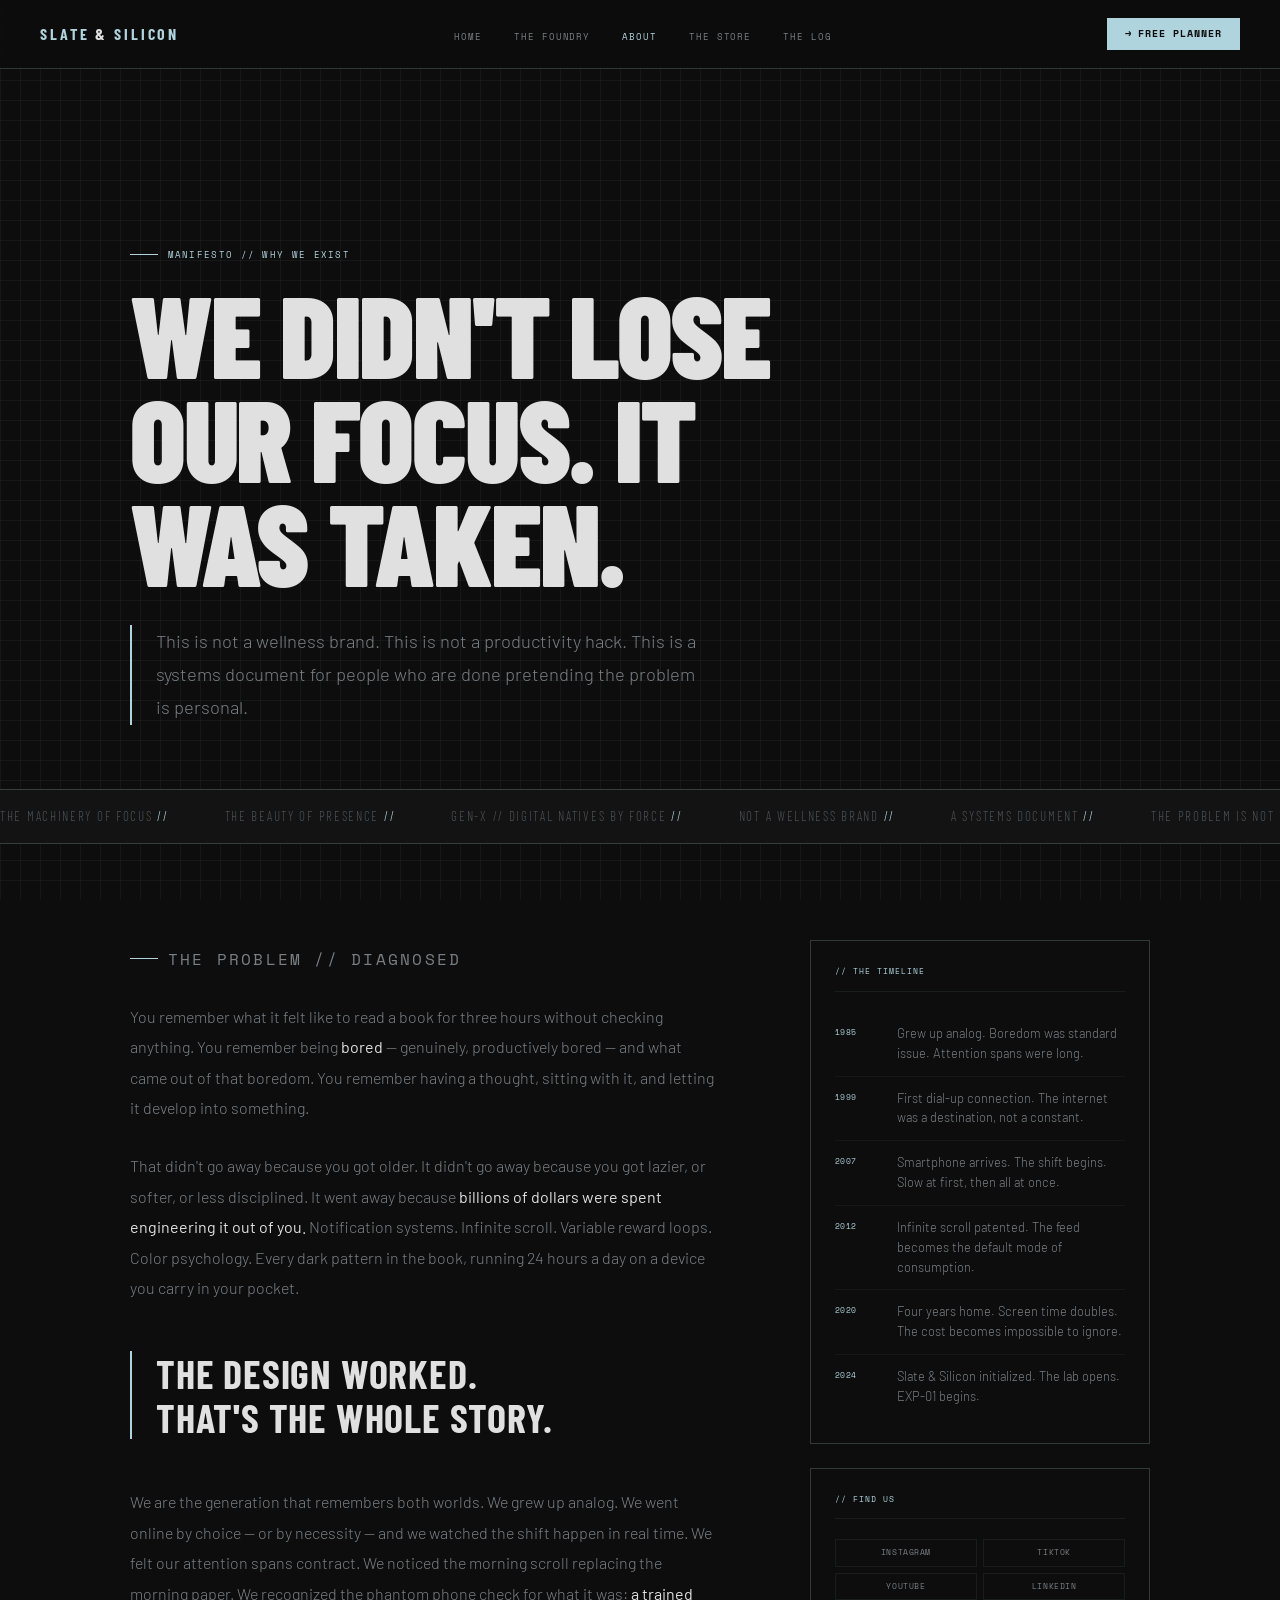
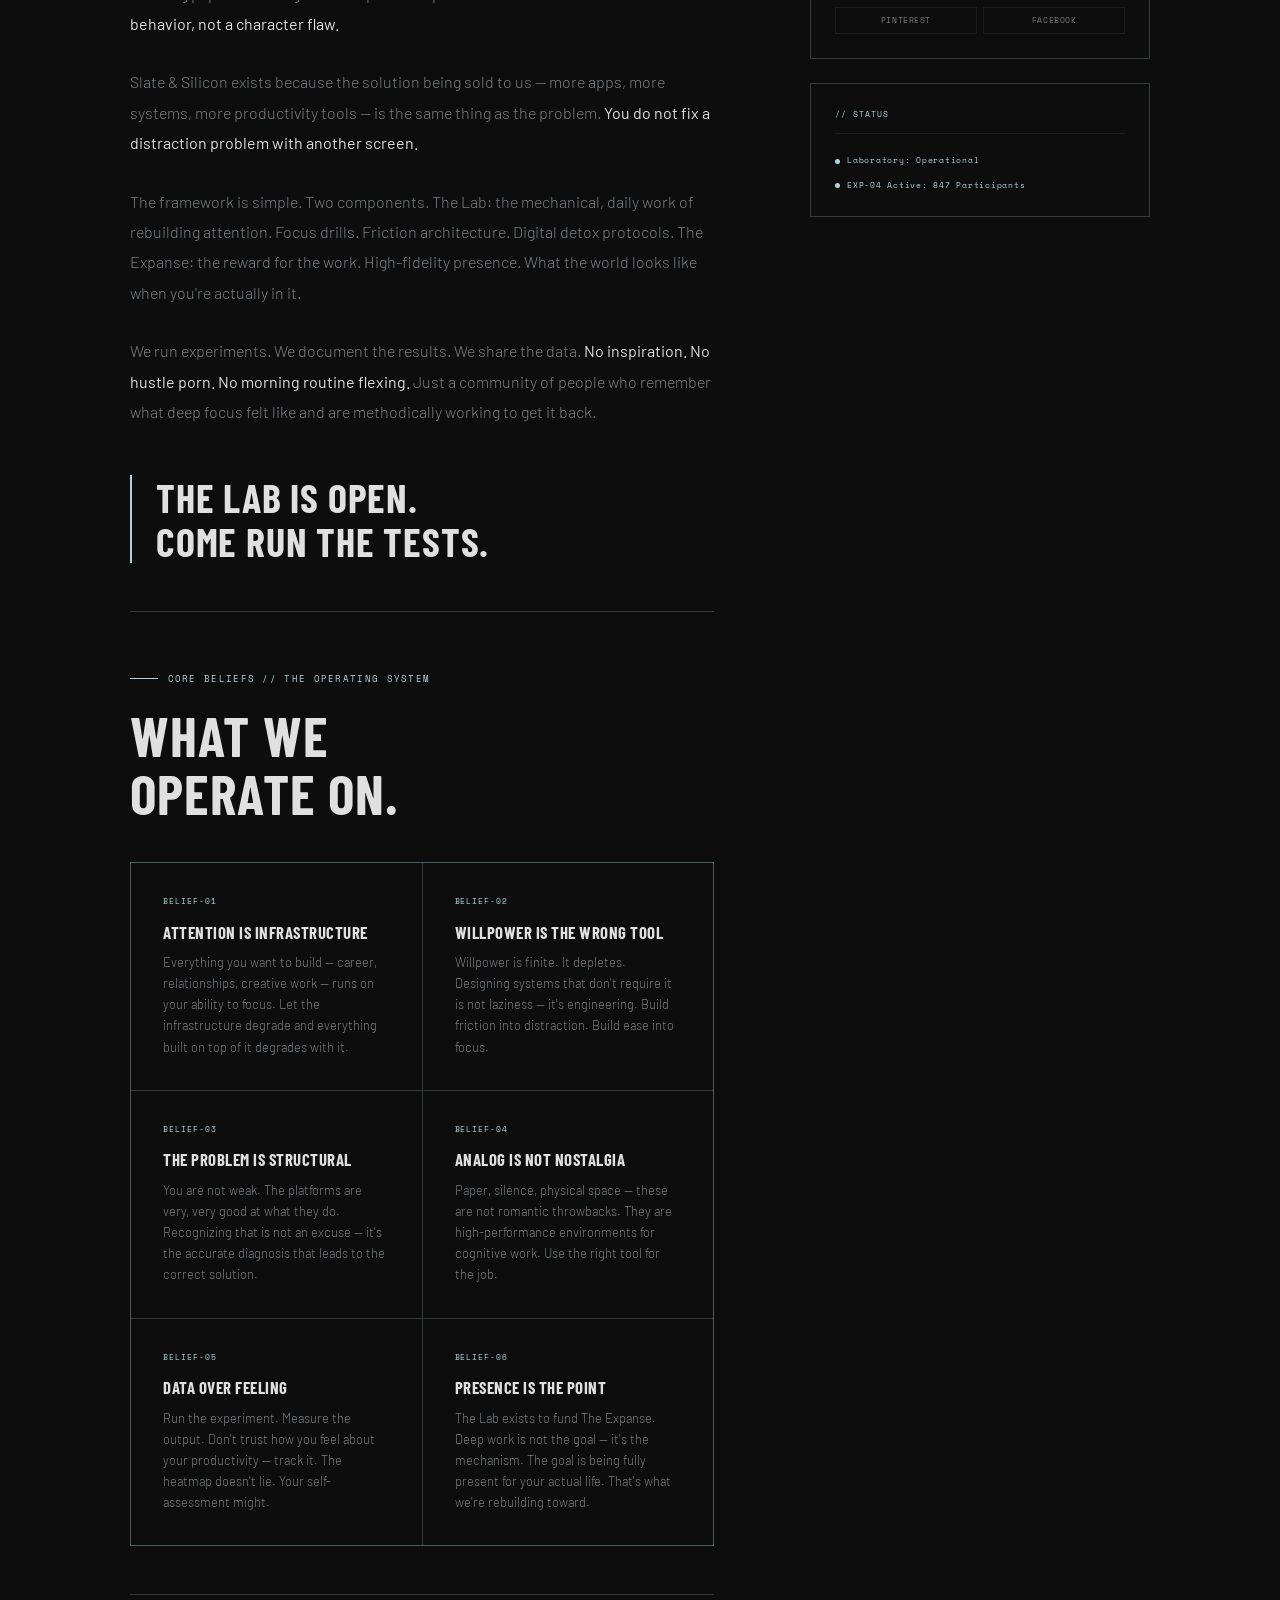
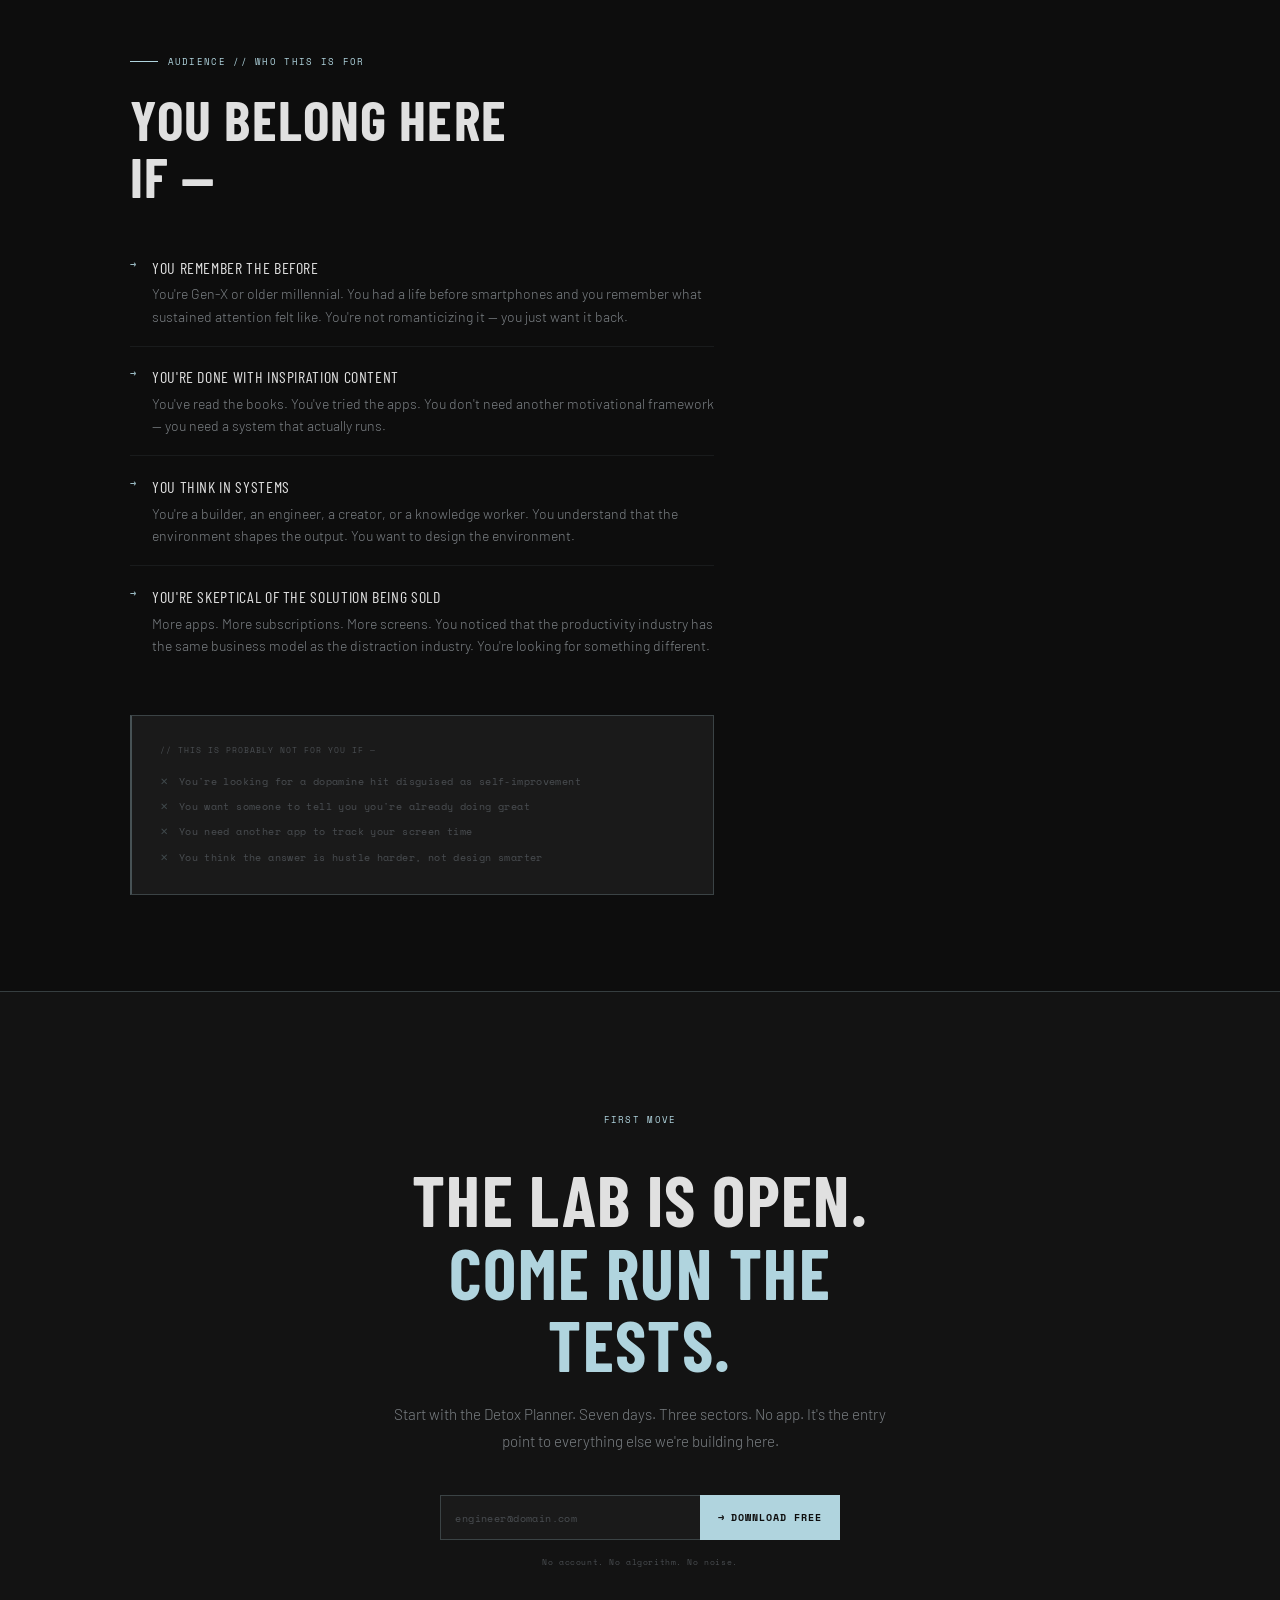
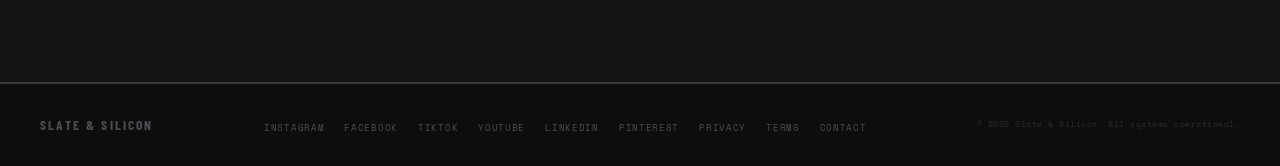
==== about/index.html @ c7b2de21 "Update index.html" ====
<!DOCTYPE html>
<html lang="en">
<head>
  <meta charset="UTF-8">
  <meta name="viewport" content="width=device-width, initial-scale=1.0">
  <title>About / Manifesto — Slate & Silicon</title>
  <meta name="description" content="We didn't lose our focus. It was engineered out of us. The Slate & Silicon manifesto — why we exist, who we're for, and what we're building.">
  <link href="https://fonts.googleapis.com/css2?family=Space+Mono:wght@400;700&family=Barlow+Condensed:wght@300;700;900&family=Barlow:wght@300;400&display=swap" rel="stylesheet">
  <link rel="stylesheet" href="/css/styles.css">
  <style>

    .manifesto-hero {
      min-height: 80vh;
      display: flex;
      flex-direction: column;
      justify-content: flex-end;
      padding: 6rem 2.5rem 4rem;
      max-width: 1100px;
      margin: 0 auto;
    }

    .manifesto-hero h1 {
      font-family: var(--display);
      font-weight: 900;
      font-size: clamp(3.5rem, 9vw, 8rem);
      line-height: 0.9;
      text-transform: uppercase;
      letter-spacing: -0.02em;
      max-width: 14ch;
      margin-bottom: 2rem;
      animation: up 0.7s ease both 0.15s;
    }

    .manifesto-hero .lead {
      font-size: 1.15rem;
      color: var(--muted);
      max-width: 58ch;
      line-height: 1.8;
      animation: up 0.7s ease both 0.3s;
      border-left: 2px solid var(--cyan);
      padding-left: 1.5rem;
    }

    @keyframes up {
      from { opacity: 0; transform: translateY(18px); }
      to   { opacity: 1; transform: translateY(0); }
    }

    .manifesto-body { max-width: 680px; }

    .manifesto-body p {
      font-size: 1rem;
      color: var(--muted);
      line-height: 1.9;
      margin-bottom: 1.75rem;
    }

    .manifesto-body p strong {
      color: var(--white);
      font-weight: 400;
    }

    .pullquote {
      font-family: var(--display);
      font-weight: 700;
      font-size: clamp(1.5rem, 3.5vw, 2.5rem);
      text-transform: uppercase;
      line-height: 1.1;
      color: var(--white);
      letter-spacing: 0.02em;
      margin: 3rem 0;
      padding-left: 1.5rem;
      border-left: 2px solid var(--cyan);
    }

    .about-layout {
      display: grid;
      grid-template-columns: 1fr 340px;
      gap: 6rem;
      align-items: start;
    }

    .beliefs {
      display: grid;
      grid-template-columns: 1fr 1fr;
      gap: 1px;
      background: var(--cyan-border);
      border: 1px solid var(--cyan-border);
      margin-top: 2.5rem;
    }

    .belief-card { background: var(--bunker); padding: 2rem; }

    .belief-num {
      font-family: var(--mono);
      font-size: 0.5rem;
      color: var(--cyan);
      letter-spacing: 0.12em;
      text-transform: uppercase;
      margin-bottom: 0.85rem;
    }

    .belief-statement {
      font-family: var(--display);
      font-weight: 700;
      font-size: 1.05rem;
      text-transform: uppercase;
      letter-spacing: 0.03em;
      color: var(--white);
      margin-bottom: 0.65rem;
      line-height: 1.2;
    }

    .belief-expand { font-size: 0.8rem; color: var(--muted); line-height: 1.65; }

    .for-list { list-style: none; margin-top: 2rem; }

    .for-item {
      display: grid;
      grid-template-columns: auto 1fr;
      gap: 1rem;
      padding: 1.1rem 0;
      border-bottom: 1px solid rgba(176,212,222,0.07);
      align-items: start;
    }
    .for-item:last-child { border-bottom: none; }

    .for-check { font-family: var(--mono); font-size: 0.6rem; color: var(--cyan); padding-top: 2px; }

    .for-text { font-size: 0.875rem; color: var(--muted); line-height: 1.6; }

    .for-text strong {
      color: var(--white);
      font-weight: 400;
      display: block;
      margin-bottom: 0.2rem;
      font-family: var(--display);
      font-size: 1rem;
      text-transform: uppercase;
      letter-spacing: 0.04em;
    }

    .not-block {
      background: var(--surface2);
      border: 1px solid var(--cyan-border);
      border-left: 2px solid rgba(176,212,222,0.3);
      padding: 1.75rem;
      margin-top: 2.5rem;
    }

    .not-title {
      font-family: var(--mono);
      font-size: 0.52rem;
      color: var(--slate);
      letter-spacing: 0.12em;
      text-transform: uppercase;
      margin-bottom: 1rem;
    }

    .not-list { list-style: none; display: flex; flex-direction: column; gap: 0.6rem; }

    .not-list li {
      font-family: var(--mono);
      font-size: 0.6rem;
      color: var(--slate);
      letter-spacing: 0.04em;
      display: flex;
      align-items: center;
      gap: 0.65rem;
    }
    .not-list li::before { content: '✕'; color: rgba(176,212,222,0.25); }

    .about-sidebar { position: sticky; top: 6rem; }

    .sidebar-block { border: 1px solid var(--cyan-border); padding: 1.5rem; margin-bottom: 1.5rem; }

    .sidebar-title {
      font-family: var(--mono);
      font-size: 0.52rem;
      color: var(--cyan);
      letter-spacing: 0.12em;
      text-transform: uppercase;
      margin-bottom: 1.25rem;
      padding-bottom: 0.75rem;
      border-bottom: 1px solid rgba(176,212,222,0.08);
    }

    .tl-item {
      display: grid;
      grid-template-columns: 48px 1fr;
      gap: 0.85rem;
      padding: 0.75rem 0;
      border-bottom: 1px solid rgba(176,212,222,0.05);
      align-items: start;
    }
    .tl-item:last-child { border-bottom: none; }

    .tl-year { font-family: var(--mono); font-size: 0.52rem; color: var(--cyan); letter-spacing: 0.06em; padding-top: 2px; }
    .tl-text { font-size: 0.8rem; color: var(--muted); line-height: 1.55; }

    .platform-grid { display: grid; grid-template-columns: 1fr 1fr; gap: 0.4rem; }

    .platform-link {
      font-family: var(--mono);
      font-size: 0.5rem;
      color: var(--muted);
      letter-spacing: 0.07em;
      text-transform: uppercase;
      text-decoration: none;
      border: 1px solid rgba(176,212,222,0.08);
      padding: 6px 8px;
      transition: all 0.2s;
      text-align: center;
    }
    .platform-link:hover { color: var(--cyan); border-color: var(--cyan-border); background: var(--cyan-dim); }

    @media (max-width: 900px) {
      .about-layout { grid-template-columns: 1fr; }
      .about-sidebar { position: static; }
      .beliefs { grid-template-columns: 1fr; }
    }

    @media (max-width: 720px) {
      .manifesto-hero { padding: 4rem 1.25rem 3rem; min-height: unset; }
    }
  </style>
</head>
<body>

<!-- ══ NAV ══ -->
<nav class="z">
  <a href="/" class="logo">Slate <em>&</em> Silicon</a>
  <ul class="nav-links">
    <li><a href="/">Home</a></li>
    <li><a href="/foundry/">The Foundry</a></li>
    <li><a href="/about/" class="active">About</a></li>
    <li><a href="/store/">The Store</a></li>
    <li><a href="/log/">The Log</a></li>
  </ul>
  <a href="/detox-planner/" class="nav-cta">→ Free Planner</a>
  <button class="nav-toggle" aria-label="Toggle navigation"
    onclick="document.querySelector('.nav-links').classList.toggle('open')">
    <span></span><span></span><span></span>
  </button>
</nav>

<!-- ══ MANIFESTO HERO ══ -->
<div class="manifesto-hero z">
  <p class="tag" style="animation: up 0.7s ease both 0s;">Manifesto // Why We Exist</p>
  <h1>We didn't lose our focus. It was taken.</h1>
  <p class="lead">This is not a wellness brand. This is not a productivity hack. This is a systems document for people who are done pretending the problem is personal.</p>
</div>

<!-- ══ TICKER ══ -->
<div class="ticker z">
  <div class="ticker-track">
    <span class="ticker-item">The machinery of focus <b>//</b></span>
    <span class="ticker-item">The beauty of presence <b>//</b></span>
    <span class="ticker-item">Gen-X // Digital natives by force <b>//</b></span>
    <span class="ticker-item">Not a wellness brand <b>//</b></span>
    <span class="ticker-item">A systems document <b>//</b></span>
    <span class="ticker-item">The problem is not personal <b>//</b></span>
    <span class="ticker-item">The machinery of focus <b>//</b></span>
    <span class="ticker-item">The beauty of presence <b>//</b></span>
    <span class="ticker-item">Gen-X // Digital natives by force <b>//</b></span>
    <span class="ticker-item">Not a wellness brand <b>//</b></span>
    <span class="ticker-item">A systems document <b>//</b></span>
    <span class="ticker-item">The problem is not personal <b>//</b></span>
  </div>
</div>

<!-- ══ MAIN ══ -->
<div class="z">
  <div class="section">
    <div class="about-layout">

      <div>

        <!-- MANIFESTO -->
        <div class="manifesto-body reveal">
          <p class="tag">The Problem // Diagnosed</p>

          <p>You remember what it felt like to read a book for three hours without checking anything. You remember being <strong>bored</strong> — genuinely, productively bored — and what came out of that boredom. You remember having a thought, sitting with it, and letting it develop into something.</p>

          <p>That didn't go away because you got older. It didn't go away because you got lazier, or softer, or less disciplined. It went away because <strong>billions of dollars were spent engineering it out of you.</strong> Notification systems. Infinite scroll. Variable reward loops. Color psychology. Every dark pattern in the book, running 24 hours a day on a device you carry in your pocket.</p>

          <div class="pullquote">The design worked.<br>That's the whole story.</div>

          <p>We are the generation that remembers both worlds. We grew up analog. We went online by choice — or by necessity — and we watched the shift happen in real time. We felt our attention spans contract. We noticed the morning scroll replacing the morning paper. We recognized the phantom phone check for what it was: <strong>a trained behavior, not a character flaw.</strong></p>

          <p>Slate & Silicon exists because the solution being sold to us — more apps, more systems, more productivity tools — is the same thing as the problem. <strong>You do not fix a distraction problem with another screen.</strong></p>

          <p>The framework is simple. Two components. The Lab: the mechanical, daily work of rebuilding attention. Focus drills. Friction architecture. Digital detox protocols. The Expanse: the reward for the work. High-fidelity presence. What the world looks like when you're actually in it.</p>

          <p>We run experiments. We document the results. We share the data. <strong>No inspiration. No hustle porn. No morning routine flexing.</strong> Just a community of people who remember what deep focus felt like and are methodically working to get it back.</p>

          <div class="pullquote">The lab is open.<br>Come run the tests.</div>
        </div>

        <hr class="rule" style="margin: 3rem 0;">

        <!-- BELIEFS -->
        <div class="reveal">
          <p class="tag">Core Beliefs // The Operating System</p>
          <h2>What we<br>operate on.</h2>
          <div class="beliefs">
            <div class="belief-card">
              <p class="belief-num">BELIEF-01</p>
              <p class="belief-statement">Attention is infrastructure</p>
              <p class="belief-expand">Everything you want to build — career, relationships, creative work — runs on your ability to focus. Let the infrastructure degrade and everything built on top of it degrades with it.</p>
            </div>
            <div class="belief-card">
              <p class="belief-num">BELIEF-02</p>
              <p class="belief-statement">Willpower is the wrong tool</p>
              <p class="belief-expand">Willpower is finite. It depletes. Designing systems that don't require it is not laziness — it's engineering. Build friction into distraction. Build ease into focus.</p>
            </div>
            <div class="belief-card">
              <p class="belief-num">BELIEF-03</p>
              <p class="belief-statement">The problem is structural</p>
              <p class="belief-expand">You are not weak. The platforms are very, very good at what they do. Recognizing that is not an excuse — it's the accurate diagnosis that leads to the correct solution.</p>
            </div>
            <div class="belief-card">
              <p class="belief-num">BELIEF-04</p>
              <p class="belief-statement">Analog is not nostalgia</p>
              <p class="belief-expand">Paper, silence, physical space — these are not romantic throwbacks. They are high-performance environments for cognitive work. Use the right tool for the job.</p>
            </div>
            <div class="belief-card">
              <p class="belief-num">BELIEF-05</p>
              <p class="belief-statement">Data over feeling</p>
              <p class="belief-expand">Run the experiment. Measure the output. Don't trust how you feel about your productivity — track it. The heatmap doesn't lie. Your self-assessment might.</p>
            </div>
            <div class="belief-card">
              <p class="belief-num">BELIEF-06</p>
              <p class="belief-statement">Presence is the point</p>
              <p class="belief-expand">The Lab exists to fund The Expanse. Deep work is not the goal — it's the mechanism. The goal is being fully present for your actual life. That's what we're rebuilding toward.</p>
            </div>
          </div>
        </div>

        <hr class="rule" style="margin: 3rem 0;">

        <!-- WHO IT'S FOR -->
        <div class="reveal">
          <p class="tag">Audience // Who This Is For</p>
          <h2>You belong here<br>if —</h2>
          <ul class="for-list">
            <li class="for-item">
              <span class="for-check">→</span>
              <div class="for-text">
                <strong>You remember the before</strong>
                You're Gen-X or older millennial. You had a life before smartphones and you remember what sustained attention felt like. You're not romanticizing it — you just want it back.
              </div>
            </li>
            <li class="for-item">
              <span class="for-check">→</span>
              <div class="for-text">
                <strong>You're done with inspiration content</strong>
                You've read the books. You've tried the apps. You don't need another motivational framework — you need a system that actually runs.
              </div>
            </li>
            <li class="for-item">
              <span class="for-check">→</span>
              <div class="for-text">
                <strong>You think in systems</strong>
                You're a builder, an engineer, a creator, or a knowledge worker. You understand that the environment shapes the output. You want to design the environment.
              </div>
            </li>
            <li class="for-item">
              <span class="for-check">→</span>
              <div class="for-text">
                <strong>You're skeptical of the solution being sold</strong>
                More apps. More subscriptions. More screens. You noticed that the productivity industry has the same business model as the distraction industry. You're looking for something different.
              </div>
            </li>
          </ul>

          <div class="not-block">
            <p class="not-title">// This is probably not for you if —</p>
            <ul class="not-list">
              <li>You're looking for a dopamine hit disguised as self-improvement</li>
              <li>You want someone to tell you you're already doing great</li>
              <li>You need another app to track your screen time</li>
              <li>You think the answer is hustle harder, not design smarter</li>
            </ul>
          </div>
        </div>

      </div>

      <!-- SIDEBAR -->
      <aside class="about-sidebar reveal">

        <div class="sidebar-block">
          <p class="sidebar-title">// The Timeline</p>
          <div class="tl-item"><span class="tl-year">1985</span><span class="tl-text">Grew up analog. Boredom was standard issue. Attention spans were long.</span></div>
          <div class="tl-item"><span class="tl-year">1999</span><span class="tl-text">First dial-up connection. The internet was a destination, not a constant.</span></div>
          <div class="tl-item"><span class="tl-year">2007</span><span class="tl-text">Smartphone arrives. The shift begins. Slow at first, then all at once.</span></div>
          <div class="tl-item"><span class="tl-year">2012</span><span class="tl-text">Infinite scroll patented. The feed becomes the default mode of consumption.</span></div>
          <div class="tl-item"><span class="tl-year">2020</span><span class="tl-text">Four years home. Screen time doubles. The cost becomes impossible to ignore.</span></div>
          <div class="tl-item"><span class="tl-year">2024</span><span class="tl-text">Slate & Silicon initialized. The lab opens. EXP-01 begins.</span></div>
        </div>

        <div class="sidebar-block">
          <p class="sidebar-title">// Find Us</p>
          <div class="platform-grid">
            <a href="https://instagram.com" target="_blank" rel="noopener" class="platform-link">Instagram</a>
            <a href="https://tiktok.com" target="_blank" rel="noopener" class="platform-link">TikTok</a>
            <a href="https://youtube.com" target="_blank" rel="noopener" class="platform-link">YouTube</a>
            <a href="https://linkedin.com" target="_blank" rel="noopener" class="platform-link">LinkedIn</a>
            <a href="https://pinterest.com" target="_blank" rel="noopener" class="platform-link">Pinterest</a>
            <a href="https://facebook.com" target="_blank" rel="noopener" class="platform-link">Facebook</a>
          </div>
        </div>

        <div class="sidebar-block">
          <p class="sidebar-title">// Status</p>
          <div class="status"><div class="dot"></div> Laboratory: Operational</div>
          <div class="status" style="margin-top:0.65rem;"><div class="dot"></div> EXP-04 Active: 847 Participants</div>
        </div>

      </aside>
    </div>
  </div>
</div>

<!-- ══ FOOTER CTA ══ -->
<div class="section-alt z">
  <div class="footer-cta">
    <div class="reveal">
      <p class="tag">First Move</p>
      <h2>The lab is open.<br><span class="cyan">Come run the tests.</span></h2>
      <p class="body-text">Start with the Detox Planner. Seven days. Three sectors. No app. It's the entry point to everything else we're building here.</p>
      <div class="form">
        <input type="email" placeholder="engineer@domain.com">
        <button>→ Download Free</button>
      </div>
      <p class="form-note" style="text-align:center; margin-top:1rem;">No account. No algorithm. No noise.</p>
    </div>
  </div>
</div>

<!-- ══ FOOTER ══ -->
<footer class="z">
  <a href="/" class="footer-logo">Slate &amp; Silicon</a>
  <ul class="footer-links">
    <li><a href="https://www.instagram.com/slate.silicon/" target="_blank" rel="noopener">Instagram</a></li>
    <li><a href="https://www.facebook.com/slate.silicon/" target="_blank" rel="noopener">Facebook</a></li>
    <li><a href="https://tiktok.com/@roman.prime78" target="_blank" rel="noopener">TikTok</a></li>
    <li><a href="https://www.youtube.com/@slate.silicon" target="_blank" rel="noopener">YouTube</a></li>
    <li><a href="#" target="_blank" rel="noopener">LinkedIn</a></li>
    <li><a href="https://www.pinterest.com/slateandsilicon/" target="_blank" rel="noopener">Pinterest</a></li>
    <li><a href="/privacy/">Privacy</a></li>
    <li><a href="/terms/">Terms</a></li>
    <li><a href="/contact/">Contact</a></li>
  </ul>
  <span class="footer-copy">© 2025 Slate &amp; Silicon. All systems operational.</span>
</footer>

<script>
  const io = new IntersectionObserver(entries => {
    entries.forEach(e => { if (e.isIntersecting) { e.target.classList.add('on'); io.unobserve(e.target); } });
  }, { threshold: 0.1 });
  document.querySelectorAll('.reveal').forEach(el => io.observe(el));
</script>

</body>
</html>
---- css/styles.css ----
/* ═══════════════════════════════════════════════
   SLATE & SILICON — Global Design System
   v1.0 // All systems operational.
═══════════════════════════════════════════════ */

/* ── RESET ── */
*, *::before, *::after { box-sizing: border-box; margin: 0; padding: 0; }

/* ── TOKENS ── */
:root {
  --bunker:      #0D0D0D;
  --slate:       #4A4E52;
  --white:       #E0E0E0;
  --cyan:        #B0D4DE;
  --cyan-dim:    rgba(176,212,222,0.10);
  --cyan-border: rgba(176,212,222,0.22);
  --grid:        rgba(176,212,222,0.055);
  --surface:     #131313;
  --surface2:    #1A1A1A;
  --muted:       #7A7F83;

  --mono:    'Space Mono', monospace;
  --display: 'Barlow Condensed', sans-serif;
  --body:    'Barlow', sans-serif;
}

/* ── BASE ── */
html { scroll-behavior: smooth; }

body {
  background: var(--bunker);
  color: var(--white);
  font-family: var(--body);
  font-weight: 300;
  line-height: 1.65;
  overflow-x: hidden;
}

/* Grid background — always on */
body::before {
  content: '';
  position: fixed;
  inset: 0;
  background-image:
    linear-gradient(var(--grid) 1px, transparent 1px),
    linear-gradient(90deg, var(--grid) 1px, transparent 1px);
  background-size: 20px 20px;
  pointer-events: none;
  z-index: 0;
}

/* Every content element sits above the grid */
.z { position: relative; z-index: 1; }

/* ── TYPOGRAPHY UTILS ── */
.mono  { font-family: var(--mono); }
.cyan  { color: var(--cyan); }
.muted { color: var(--muted); }

h2 {
  font-family: var(--display);
  font-weight: 700;
  font-size: clamp(2rem, 4.5vw, 3.5rem);
  text-transform: uppercase;
  line-height: 1.03;
  letter-spacing: 0.02em;
  margin-bottom: 1.25rem;
}

.body-text {
  font-size: 0.95rem;
  color: var(--muted);
  max-width: 55ch;
  line-height: 1.8;
}

/* ── TAG (eyebrow label) ── */
.tag {
  display: inline-flex;
  align-items: center;
  gap: 0.6rem;
  font-family: var(--mono);
  font-size: 0.58rem;
  letter-spacing: 0.14em;
  text-transform: uppercase;
  color: var(--cyan);
  margin-bottom: 1.25rem;
}
.tag::before {
  content: '';
  display: block;
  width: 28px;
  height: 1px;
  background: var(--cyan);
}

/* ── RULE ── */
.rule { border: none; border-top: 1px solid var(--cyan-border); margin: 0; }

/* ── BUTTONS ── */
.btn {
  font-family: var(--mono);
  font-size: 0.7rem;
  letter-spacing: 0.1em;
  text-transform: uppercase;
  text-decoration: none;
  padding: 0.9rem 1.75rem;
  display: inline-flex;
  align-items: center;
  gap: 0.6rem;
  transition: all 0.2s;
}
.btn-fill {
  background: var(--cyan);
  color: var(--bunker);
  font-weight: 700;
}
.btn-fill:hover { opacity: 0.85; gap: 1rem; }

.btn-line {
  color: var(--muted);
  border-bottom: 1px solid var(--slate);
  padding: 0 0 2px;
}
.btn-line:hover { color: var(--white); border-color: var(--white); }

/* ── EMAIL FORM ── */
.form { display: flex; max-width: 400px; }

.form input {
  flex: 1;
  background: var(--surface2);
  border: 1px solid var(--cyan-border);
  border-right: none;
  color: var(--white);
  font-family: var(--mono);
  font-size: 0.65rem;
  padding: 0.85rem 0.9rem;
  outline: none;
  letter-spacing: 0.04em;
  transition: border-color 0.2s;
}
.form input::placeholder { color: var(--slate); }
.form input:focus { border-color: rgba(176,212,222,0.5); }

.form button {
  background: var(--cyan);
  color: var(--bunker);
  font-family: var(--mono);
  font-size: 0.62rem;
  font-weight: 700;
  letter-spacing: 0.1em;
  text-transform: uppercase;
  padding: 0.85rem 1.1rem;
  border: none;
  cursor: pointer;
  white-space: nowrap;
  transition: opacity 0.2s;
}
.form button:hover { opacity: 0.85; }

.form-note {
  font-family: var(--mono);
  font-size: 0.52rem;
  color: var(--slate);
  letter-spacing: 0.07em;
  margin-top: 0.85rem;
  line-height: 1.6;
}

/* ── NAV ── */
nav {
  position: sticky;
  top: 0;
  z-index: 100;
  background: rgba(13,13,13,0.94);
  backdrop-filter: blur(14px);
  border-bottom: 1px solid var(--cyan-border);
  padding: 1.1rem 2.5rem;
  display: flex;
  justify-content: space-between;
  align-items: center;
}

.logo {
  font-family: var(--display);
  font-weight: 700;
  font-size: 1rem;
  letter-spacing: 0.18em;
  text-transform: uppercase;
  color: var(--cyan);
  text-decoration: none;
}
.logo em { color: var(--white); font-style: normal; }

/* Nav links (for multi-page nav) */
.nav-links {
  display: flex;
  align-items: center;
  gap: 2rem;
  list-style: none;
}
.nav-links a {
  font-family: var(--mono);
  font-size: 0.58rem;
  letter-spacing: 0.1em;
  text-transform: uppercase;
  color: var(--muted);
  text-decoration: none;
  transition: color 0.2s;
}
.nav-links a:hover,
.nav-links a.active { color: var(--cyan); }

.nav-cta {
  font-family: var(--mono);
  font-size: 0.62rem;
  letter-spacing: 0.1em;
  text-transform: uppercase;
  background: var(--cyan);
  color: var(--bunker);
  padding: 0.5rem 1.1rem;
  text-decoration: none;
  font-weight: 700;
  transition: opacity 0.2s;
}
.nav-cta:hover { opacity: 0.82; }

/* Mobile hamburger (JS-toggled) */
.nav-toggle {
  display: none;
  flex-direction: column;
  gap: 4px;
  cursor: pointer;
  padding: 4px;
}
.nav-toggle span {
  display: block;
  width: 20px;
  height: 1px;
  background: var(--cyan);
  transition: all 0.25s;
}

/* ── TICKER ── */
.ticker {
  border-top: 1px solid var(--cyan-border);
  border-bottom: 1px solid var(--cyan-border);
  background: var(--surface);
  padding: 1rem 0;
  overflow: hidden;
}

.ticker-track {
  display: flex;
  gap: 3.5rem;
  animation: ticker 28s linear infinite;
  white-space: nowrap;
}

.ticker-item {
  font-family: var(--display);
  font-weight: 300;
  font-size: 0.82rem;
  letter-spacing: 0.13em;
  text-transform: uppercase;
  color: var(--slate);
  flex-shrink: 0;
}
.ticker-item b { color: var(--cyan); font-weight: 300; }

@keyframes ticker {
  from { transform: translateX(0); }
  to   { transform: translateX(-50%); }
}

/* ── SECTIONS ── */
.section {
  max-width: 1100px;
  margin: 0 auto;
  padding: 6rem 2.5rem;
}

.section-alt {
  background: var(--surface);
  border-top: 1px solid var(--cyan-border);
  border-bottom: 1px solid var(--cyan-border);
}
.section-alt .section { padding: 6rem 2.5rem; }

/* ── TWO-COL ── */
.two-col {
  display: grid;
  grid-template-columns: 1fr 1fr;
  gap: 5rem;
  align-items: center;
}

/* ── CARDS (experiment / feature style) ── */
.card-grid {
  display: grid;
  grid-template-columns: repeat(3, 1fr);
  gap: 1px;
  background: var(--cyan-border);
  border: 1px solid var(--cyan-border);
  margin-top: 2.5rem;
}

.card {
  background: var(--bunker);
  padding: 1.75rem;
  transition: background 0.2s;
}
.card:hover { background: var(--surface); }

.card-code {
  font-family: var(--mono);
  font-size: 0.52rem;
  color: var(--cyan);
  letter-spacing: 0.12em;
  text-transform: uppercase;
  margin-bottom: 0.85rem;
}

.card h3 {
  font-family: var(--display);
  font-weight: 700;
  font-size: 1.1rem;
  text-transform: uppercase;
  letter-spacing: 0.03em;
  margin-bottom: 0.6rem;
}

.card p {
  font-size: 0.82rem;
  color: var(--muted);
  line-height: 1.65;
}

/* ── STATUS DOT ── */
.status {
  font-family: var(--mono);
  font-size: 0.52rem;
  color: var(--cyan);
  letter-spacing: 0.09em;
  display: flex;
  align-items: center;
  gap: 0.45rem;
  margin-top: 1.1rem;
}

.dot {
  width: 5px; height: 5px;
  background: var(--cyan);
  border-radius: 50%;
  animation: blink 2s ease-in-out infinite;
}

@keyframes blink {
  0%, 100% { opacity: 1; }
  50%       { opacity: 0.25; }
}

/* ── TAG CHIPS ── */
.chip-row { display: flex; flex-wrap: wrap; gap: 0.4rem; margin-top: 1.1rem; }

.chip {
  font-family: var(--mono);
  font-size: 0.5rem;
  letter-spacing: 0.08em;
  text-transform: uppercase;
  color: var(--cyan);
  border: 1px solid var(--cyan-border);
  padding: 3px 7px;
}

/* ── INCLUDE LIST ── */
.include-list { list-style: none; margin: 1.5rem 0 2rem; }

.include-list li {
  font-family: var(--mono);
  font-size: 0.62rem;
  color: var(--muted);
  letter-spacing: 0.04em;
  padding: 0.55rem 0;
  border-bottom: 1px solid rgba(176,212,222,0.06);
  display: flex;
  align-items: center;
  gap: 0.65rem;
}
.include-list li::before { content: '→'; color: var(--cyan); }

/* ── HEAT LIST ── */
.heat-list { list-style: none; margin-top: 2rem; }

.heat-list li {
  display: flex;
  align-items: flex-start;
  gap: 0.85rem;
  padding: 0.85rem 0;
  border-bottom: 1px solid rgba(176,212,222,0.07);
  font-size: 0.875rem;
  color: var(--muted);
}
.heat-list li::before {
  content: attr(data-code);
  font-family: var(--mono);
  font-size: 0.5rem;
  color: var(--cyan);
  background: var(--cyan-dim);
  border: 1px solid var(--cyan-border);
  padding: 3px 6px;
  flex-shrink: 0;
  margin-top: 1px;
  letter-spacing: 0.05em;
  white-space: nowrap;
}

/* ── PAGE HERO (inner pages, not homepage) ── */
.page-hero {
  padding: 5rem 2.5rem 3rem;
  max-width: 1100px;
  margin: 0 auto;
  border-bottom: 1px solid var(--cyan-border);
}

.page-hero h1 {
  font-family: var(--display);
  font-weight: 900;
  font-size: clamp(2.5rem, 6vw, 5rem);
  line-height: 0.95;
  text-transform: uppercase;
  letter-spacing: -0.01em;
  margin-bottom: 1rem;
  animation: up 0.6s ease both 0.1s;
}

.page-hero p {
  font-size: 0.95rem;
  color: var(--muted);
  max-width: 52ch;
  line-height: 1.75;
  animation: up 0.6s ease both 0.25s;
}

@keyframes up {
  from { opacity: 0; transform: translateY(18px); }
  to   { opacity: 1; transform: translateY(0); }
}

/* ── REVEAL (scroll animation) ── */
.reveal {
  opacity: 0;
  transform: translateY(20px);
  transition: opacity 0.65s ease, transform 0.65s ease;
}
.reveal.on { opacity: 1; transform: none; }

/* ── FOOTER ── */
footer {
  border-top: 1px solid var(--cyan-border);
  padding: 1.75rem 2.5rem;
  display: flex;
  justify-content: space-between;
  align-items: center;
  flex-wrap: wrap;
  gap: 1rem;
}

.footer-logo {
  font-family: var(--display);
  font-weight: 700;
  font-size: 0.85rem;
  letter-spacing: 0.16em;
  color: var(--slate);
  text-transform: uppercase;
  text-decoration: none;
}

.footer-links {
  display: flex;
  gap: 1.25rem;
  list-style: none;
  flex-wrap: wrap;
}
.footer-links a {
  font-family: var(--mono);
  font-size: 0.55rem;
  color: var(--slate);
  text-decoration: none;
  letter-spacing: 0.08em;
  text-transform: uppercase;
  transition: color 0.2s;
}
.footer-links a:hover { color: var(--cyan); }

.footer-copy {
  font-family: var(--mono);
  font-size: 0.5rem;
  color: rgba(74,78,82,0.5);
  letter-spacing: 0.06em;
}

/* ── FOOTER CTA BLOCK ── */
.footer-cta {
  text-align: center;
  padding: 7rem 2.5rem;
  max-width: 1100px;
  margin: 0 auto;
}
.footer-cta h2 { font-size: clamp(2.5rem, 5.5vw, 5rem); max-width: 16ch; margin: 1rem auto 1.25rem; }
.footer-cta .body-text { margin: 0 auto 2.5rem; text-align: center; }
.footer-cta .form { margin: 0 auto; justify-content: center; }
.footer-cta .tag { justify-content: center; }
.footer-cta .tag::before { display: none; }

/* ── RESPONSIVE ── */
@media (max-width: 720px) {
  nav { padding: 1rem 1.25rem; }
  .nav-links { display: none; flex-direction: column; gap: 1rem; }
  .nav-links.open { display: flex; position: absolute; top: 100%; left: 0; right: 0; background: rgba(13,13,13,0.97); padding: 1.5rem; border-bottom: 1px solid var(--cyan-border); }
  .nav-toggle { display: flex; }
  .section { padding: 4rem 1.25rem; }
  .section-alt .section { padding: 4rem 1.25rem; }
  .two-col { grid-template-columns: 1fr; gap: 2.5rem; }
  .card-grid { grid-template-columns: 1fr; }
  .page-hero { padding: 3.5rem 1.25rem 2rem; }
  footer { padding: 1.5rem 1.25rem; flex-direction: column; align-items: flex-start; }
  .footer-cta { padding: 5rem 1.25rem; }
}
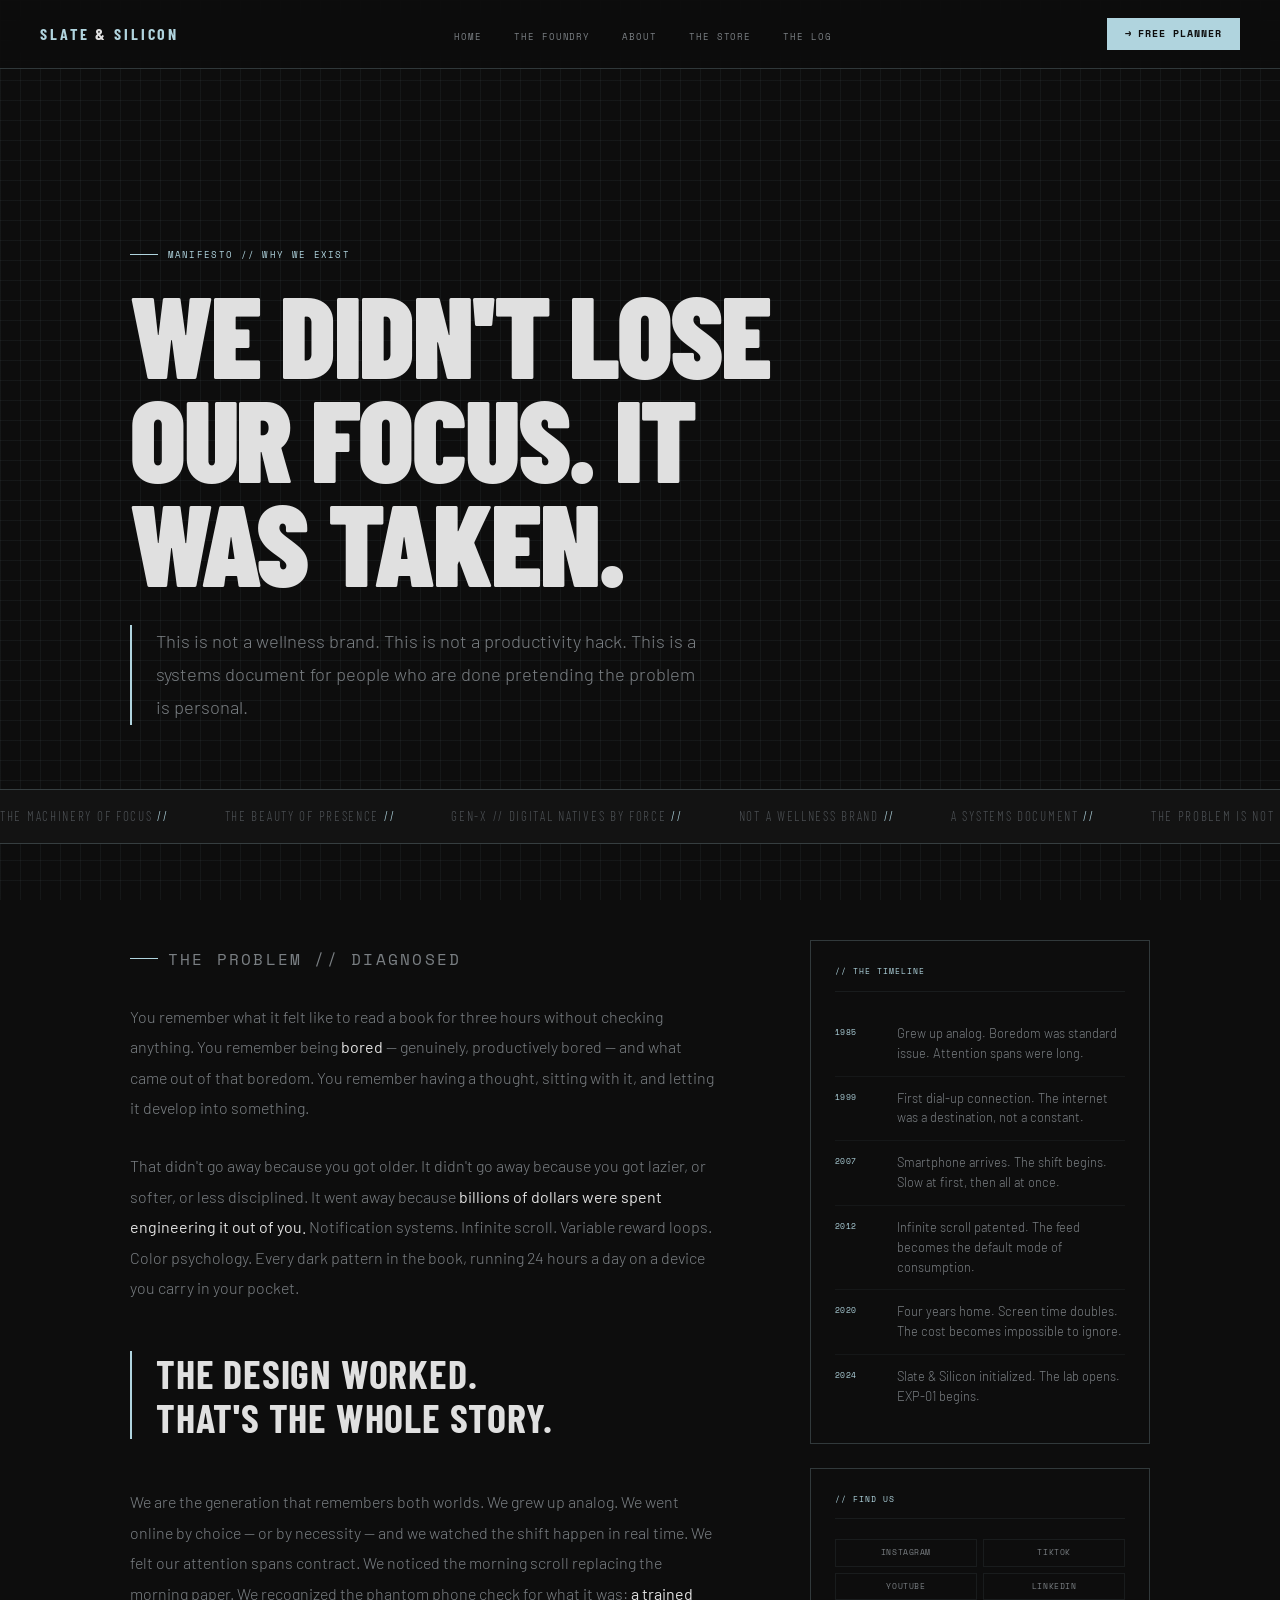
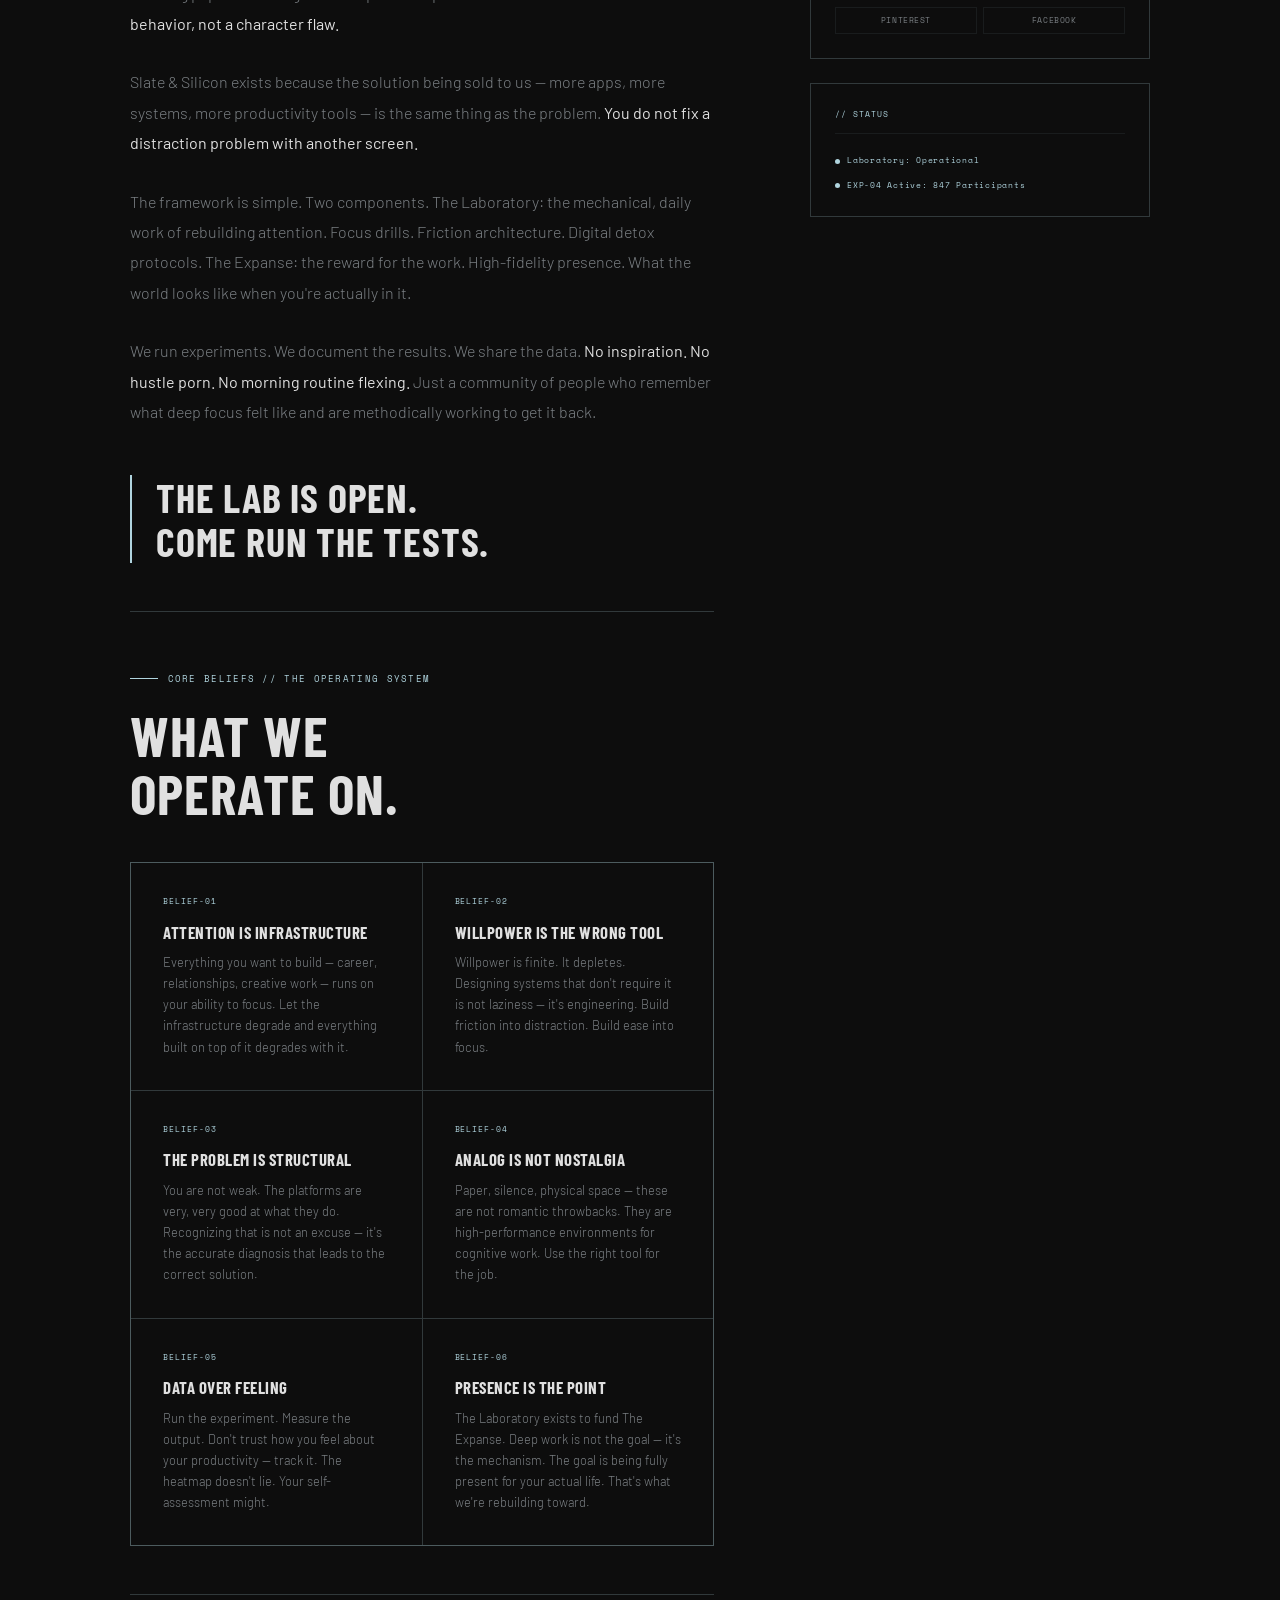
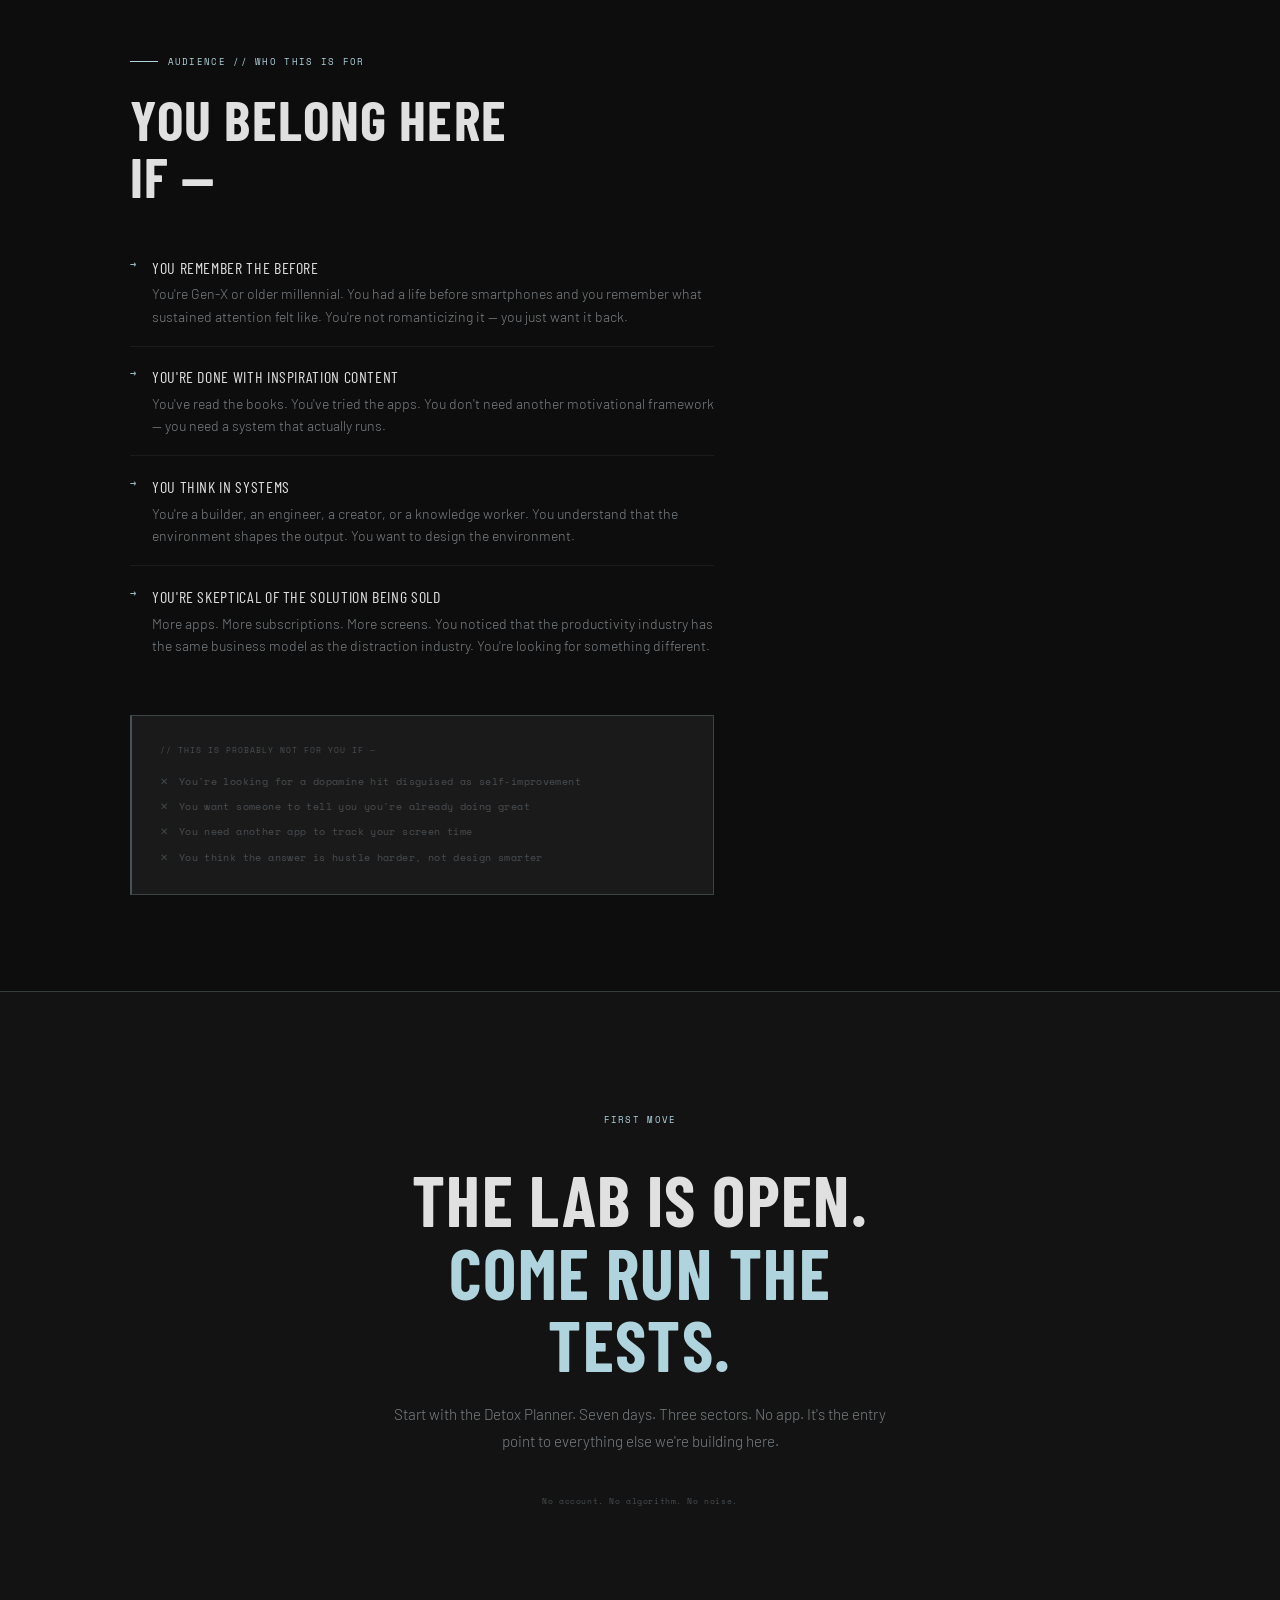
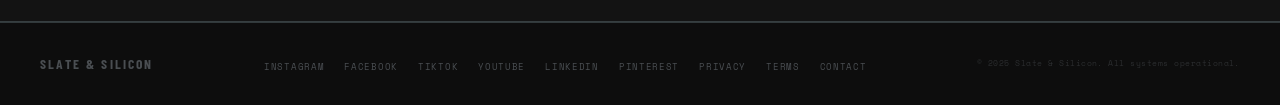
==== commit 5056fd54: "Update index.html" ====
--- a/about/index.html
+++ b/about/index.html
@@ -233,7 +233,7 @@
   <ul class="nav-links">
     <li><a href="/">Home</a></li>
     <li><a href="/foundry/">The Foundry</a></li>
-    <li><a href="/about/" class="active">About</a></li>
+    <li><a href="/about/">About</a></li>
     <li><a href="/store/">The Store</a></li>
     <li><a href="/log/">The Log</a></li>
   </ul>
@@ -290,7 +290,7 @@
 
           <p>Slate & Silicon exists because the solution being sold to us — more apps, more systems, more productivity tools — is the same thing as the problem. <strong>You do not fix a distraction problem with another screen.</strong></p>
 
-          <p>The framework is simple. Two components. The Lab: the mechanical, daily work of rebuilding attention. Focus drills. Friction architecture. Digital detox protocols. The Expanse: the reward for the work. High-fidelity presence. What the world looks like when you're actually in it.</p>
+          <p>The framework is simple. Two components. The Laboratory: the mechanical, daily work of rebuilding attention. Focus drills. Friction architecture. Digital detox protocols. The Expanse: the reward for the work. High-fidelity presence. What the world looks like when you're actually in it.</p>
 
           <p>We run experiments. We document the results. We share the data. <strong>No inspiration. No hustle porn. No morning routine flexing.</strong> Just a community of people who remember what deep focus felt like and are methodically working to get it back.</p>
 
@@ -332,7 +332,7 @@
             <div class="belief-card">
               <p class="belief-num">BELIEF-06</p>
               <p class="belief-statement">Presence is the point</p>
-              <p class="belief-expand">The Lab exists to fund The Expanse. Deep work is not the goal — it's the mechanism. The goal is being fully present for your actual life. That's what we're rebuilding toward.</p>
+              <p class="belief-expand">The Laboratory exists to fund The Expanse. Deep work is not the goal — it's the mechanism. The goal is being fully present for your actual life. That's what we're rebuilding toward.</p>
             </div>
           </div>
         </div>
@@ -430,11 +430,8 @@
       <p class="tag">First Move</p>
       <h2>The lab is open.<br><span class="cyan">Come run the tests.</span></h2>
       <p class="body-text">Start with the Detox Planner. Seven days. Three sectors. No app. It's the entry point to everything else we're building here.</p>
-      <div class="form">
-        <input type="email" placeholder="engineer@domain.com">
-        <button>→ Download Free</button>
-      </div>
-      <p class="form-note" style="text-align:center; margin-top:1rem;">No account. No algorithm. No noise.</p>
+      <script async data-uid="68998098aa" src="https://slate-silicon.kit.com/68998098aa/index.js"></script>
+        <p class="form-note" style="text-align:center; margin-top:0.5rem;">No account. No algorithm. No noise.</p>
     </div>
   </div>
 </div>
@@ -442,7 +439,7 @@
 <!-- ══ FOOTER ══ -->
 <footer class="z">
   <a href="/" class="footer-logo">Slate &amp; Silicon</a>
-  <ul class="footer-links">
+      <ul class="footer-links">
     <li><a href="https://www.instagram.com/slate.silicon/" target="_blank" rel="noopener">Instagram</a></li>
     <li><a href="https://www.facebook.com/slate.silicon/" target="_blank" rel="noopener">Facebook</a></li>
     <li><a href="https://tiktok.com/@roman.prime78" target="_blank" rel="noopener">TikTok</a></li>
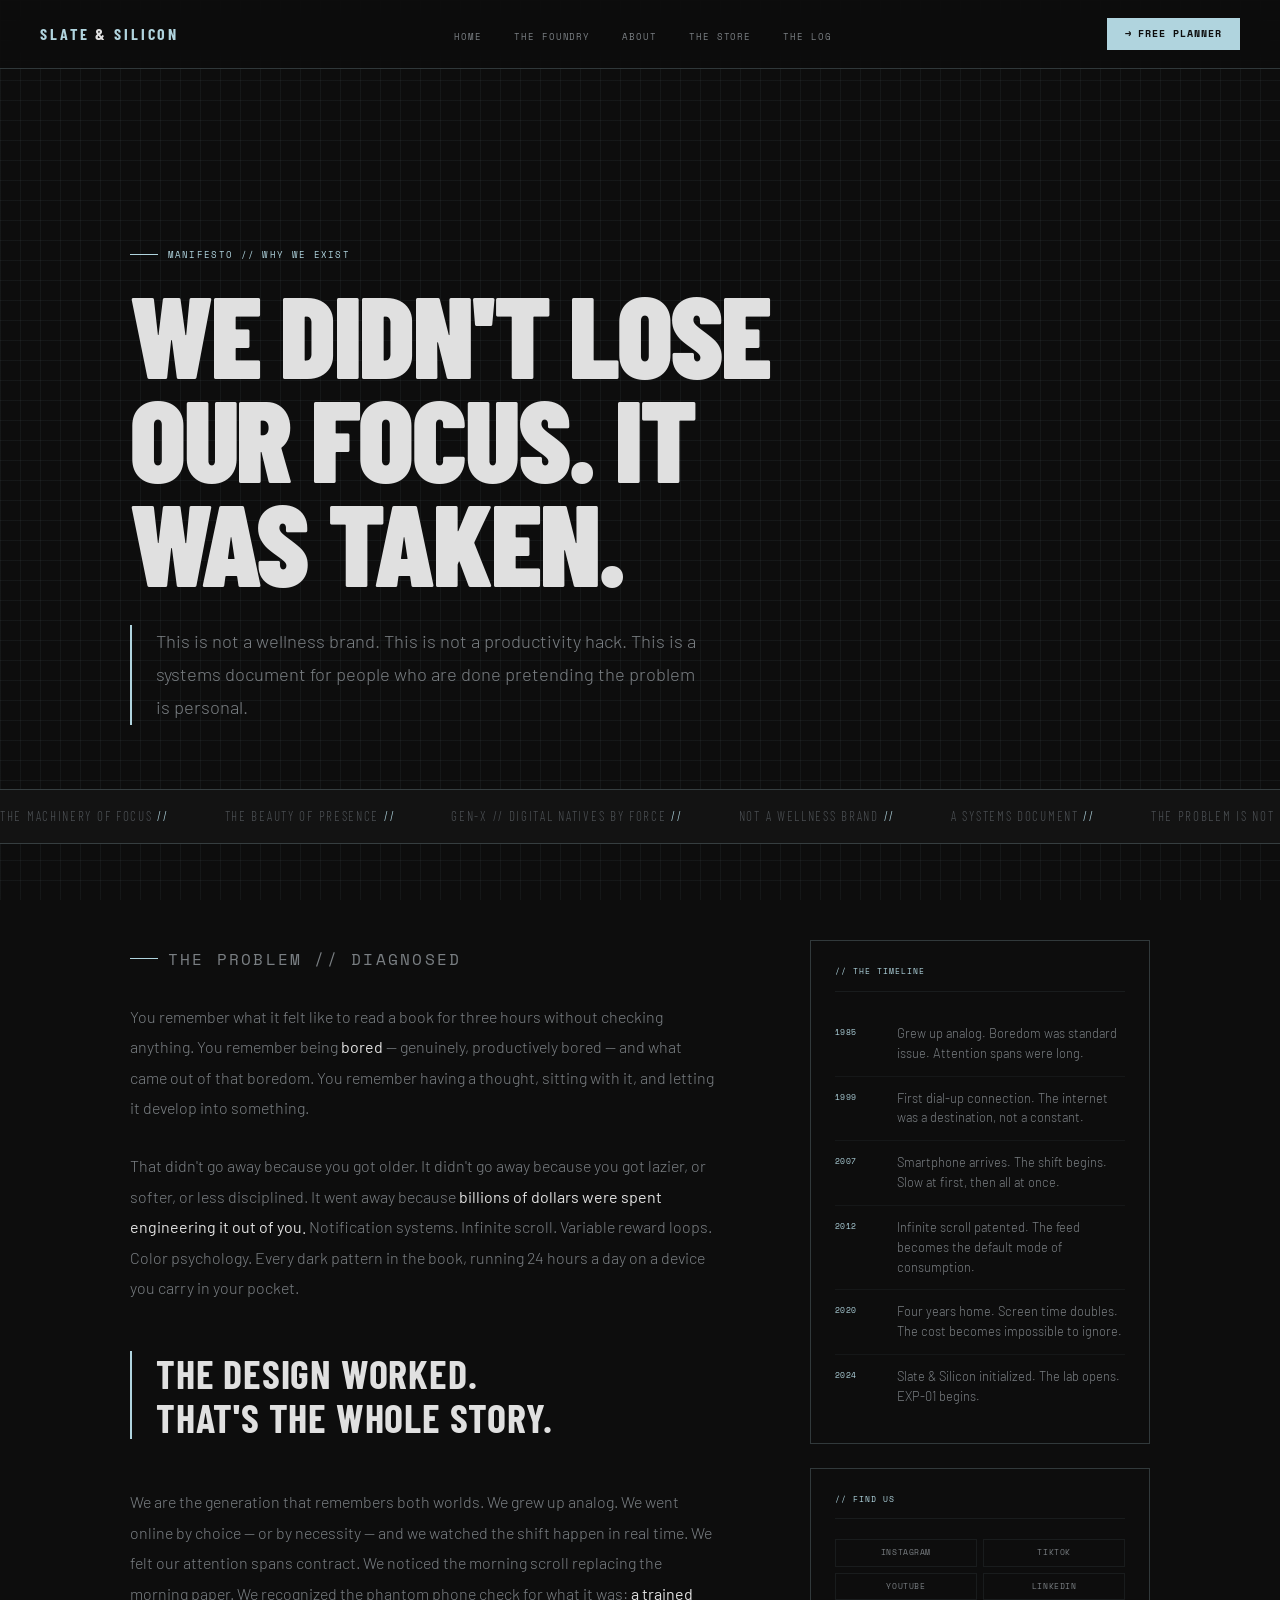
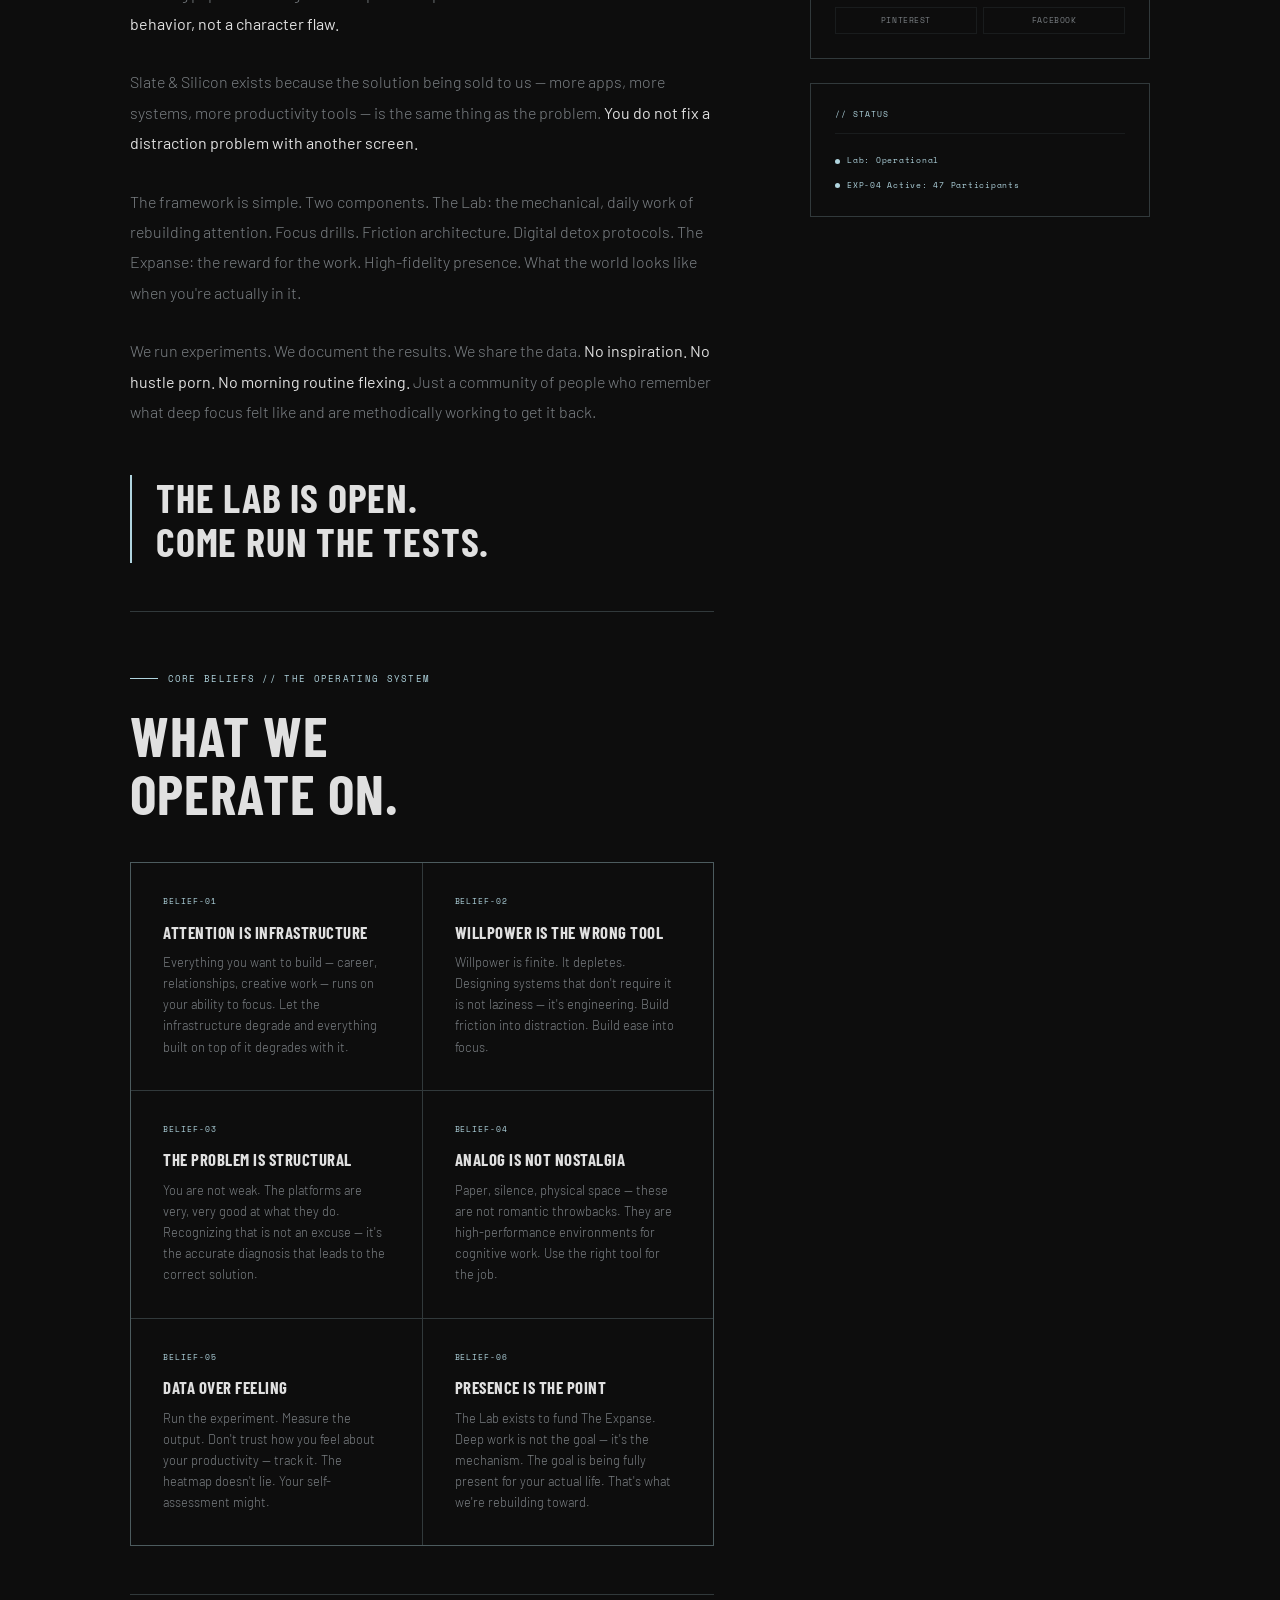
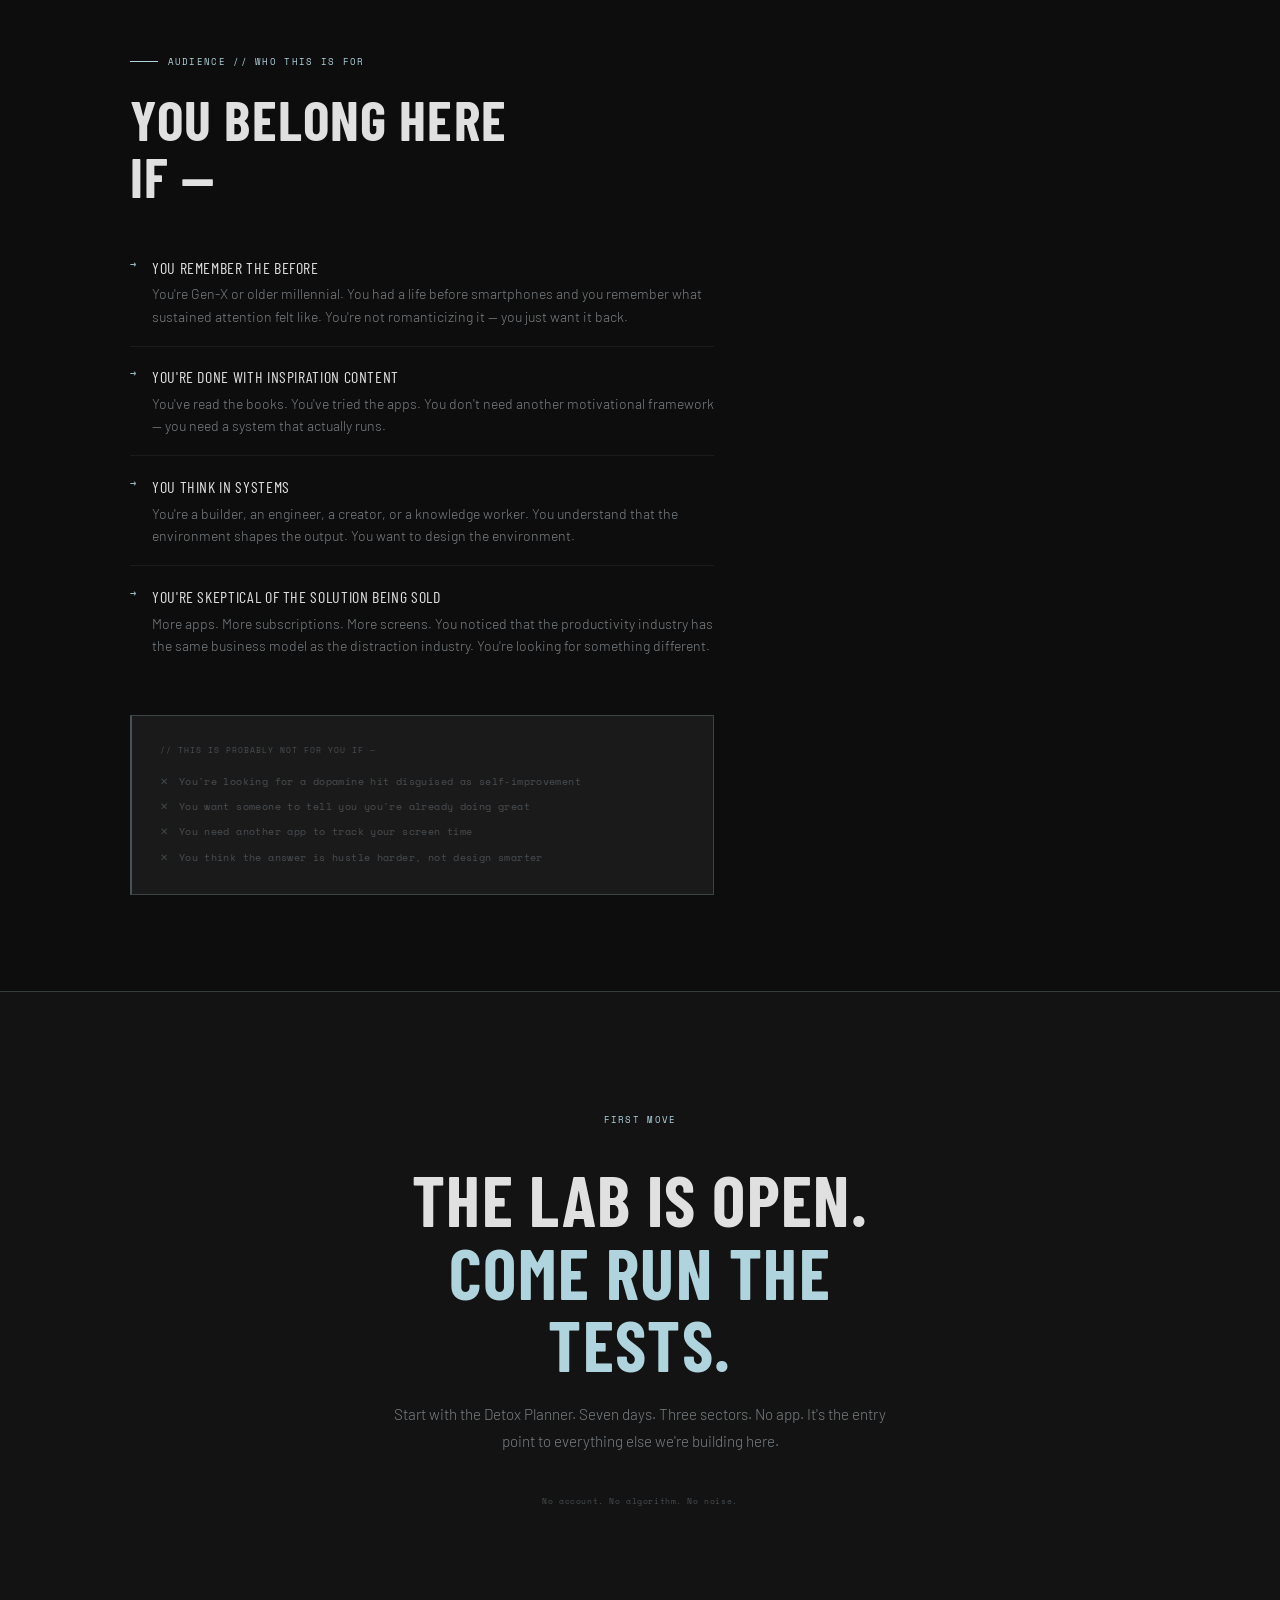
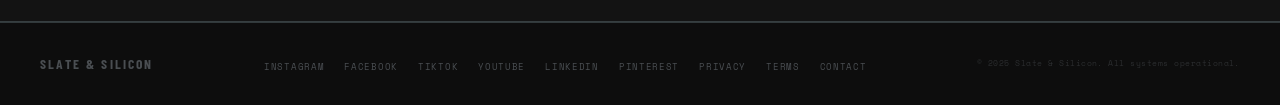
==== commit afa85ed9: "Update index.html" ====
--- a/about/index.html
+++ b/about/index.html
@@ -290,7 +290,7 @@
 
           <p>Slate & Silicon exists because the solution being sold to us — more apps, more systems, more productivity tools — is the same thing as the problem. <strong>You do not fix a distraction problem with another screen.</strong></p>
 
-          <p>The framework is simple. Two components. The Laboratory: the mechanical, daily work of rebuilding attention. Focus drills. Friction architecture. Digital detox protocols. The Expanse: the reward for the work. High-fidelity presence. What the world looks like when you're actually in it.</p>
+          <p>The framework is simple. Two components. The Lab: the mechanical, daily work of rebuilding attention. Focus drills. Friction architecture. Digital detox protocols. The Expanse: the reward for the work. High-fidelity presence. What the world looks like when you're actually in it.</p>
 
           <p>We run experiments. We document the results. We share the data. <strong>No inspiration. No hustle porn. No morning routine flexing.</strong> Just a community of people who remember what deep focus felt like and are methodically working to get it back.</p>
 
@@ -332,7 +332,7 @@
             <div class="belief-card">
               <p class="belief-num">BELIEF-06</p>
               <p class="belief-statement">Presence is the point</p>
-              <p class="belief-expand">The Laboratory exists to fund The Expanse. Deep work is not the goal — it's the mechanism. The goal is being fully present for your actual life. That's what we're rebuilding toward.</p>
+              <p class="belief-expand">The Lab exists to fund The Expanse. Deep work is not the goal — it's the mechanism. The goal is being fully present for your actual life. That's what we're rebuilding toward.</p>
             </div>
           </div>
         </div>
@@ -414,8 +414,8 @@
 
         <div class="sidebar-block">
           <p class="sidebar-title">// Status</p>
-          <div class="status"><div class="dot"></div> Laboratory: Operational</div>
-          <div class="status" style="margin-top:0.65rem;"><div class="dot"></div> EXP-04 Active: 847 Participants</div>
+          <div class="status"><div class="dot"></div> Lab: Operational</div>
+          <div class="status" style="margin-top:0.65rem;"><div class="dot"></div> EXP-04 Active: 47 Participants</div>
         </div>
 
       </aside>
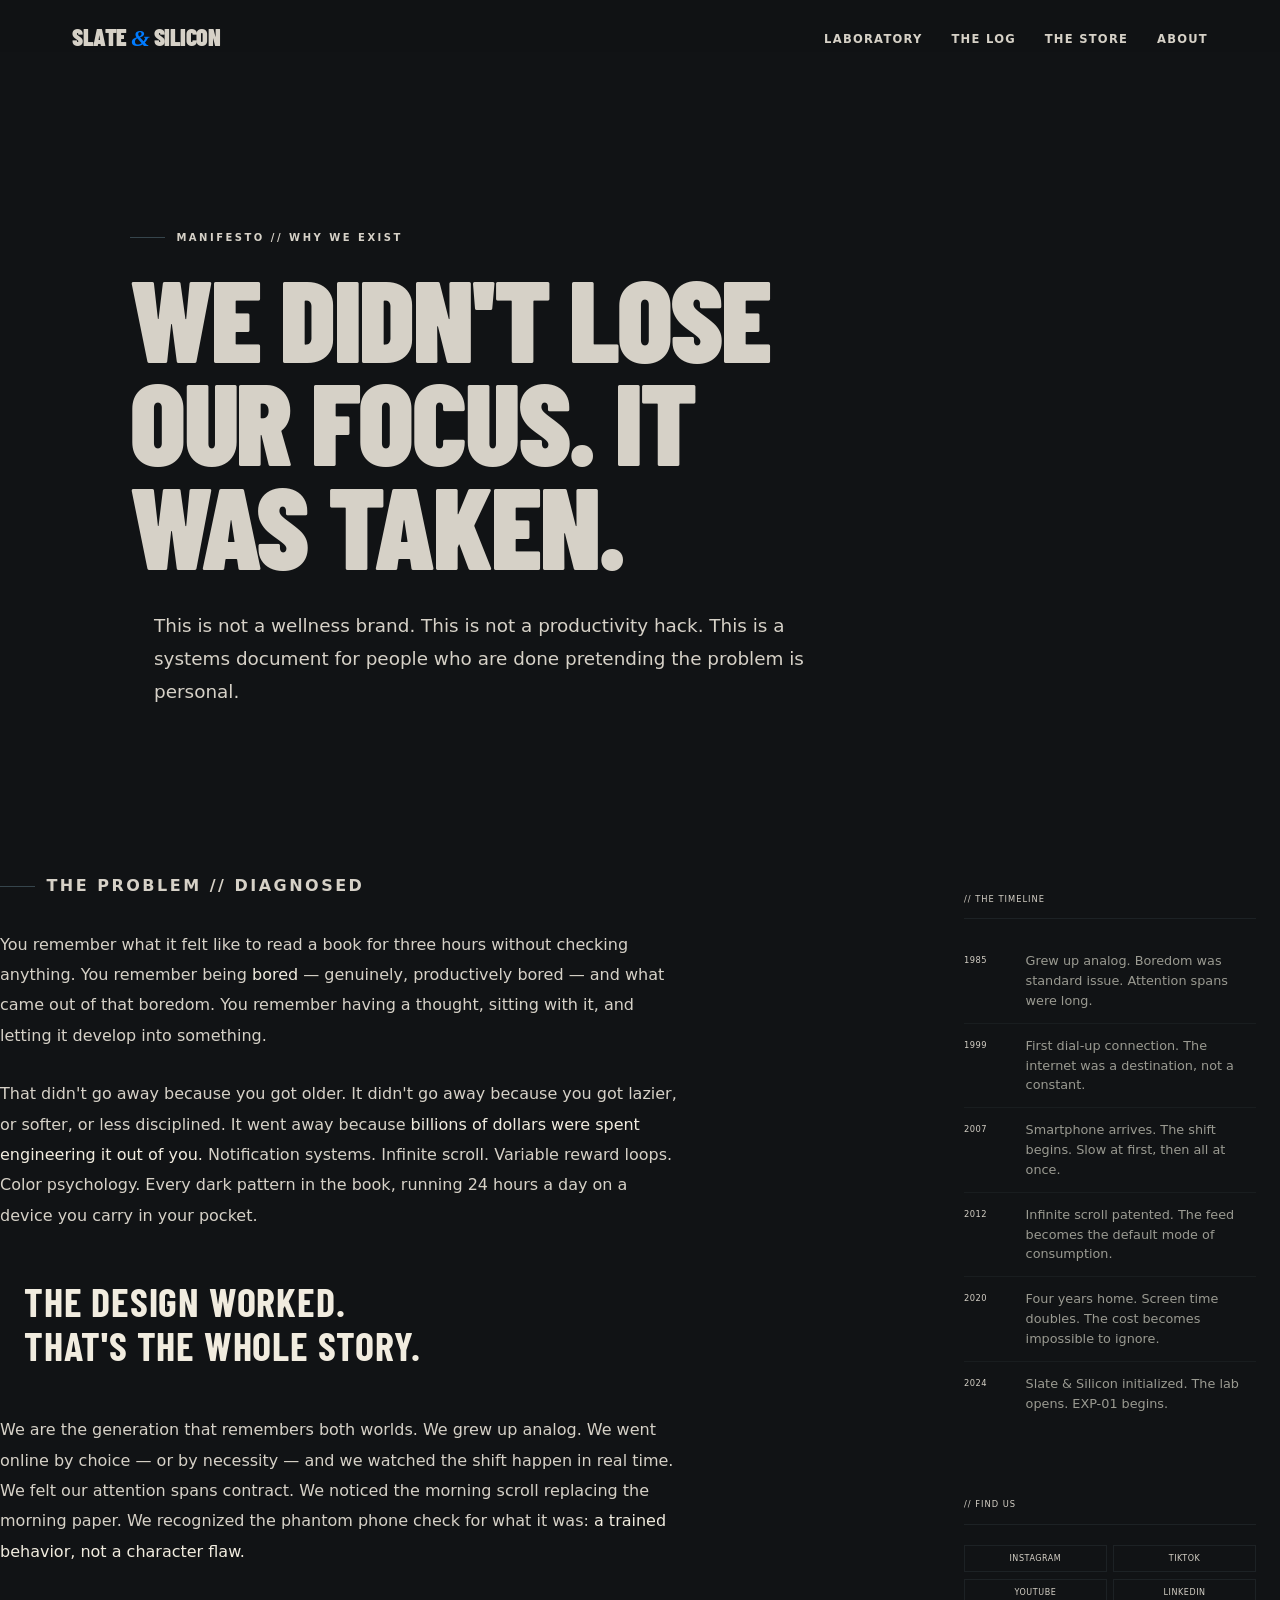
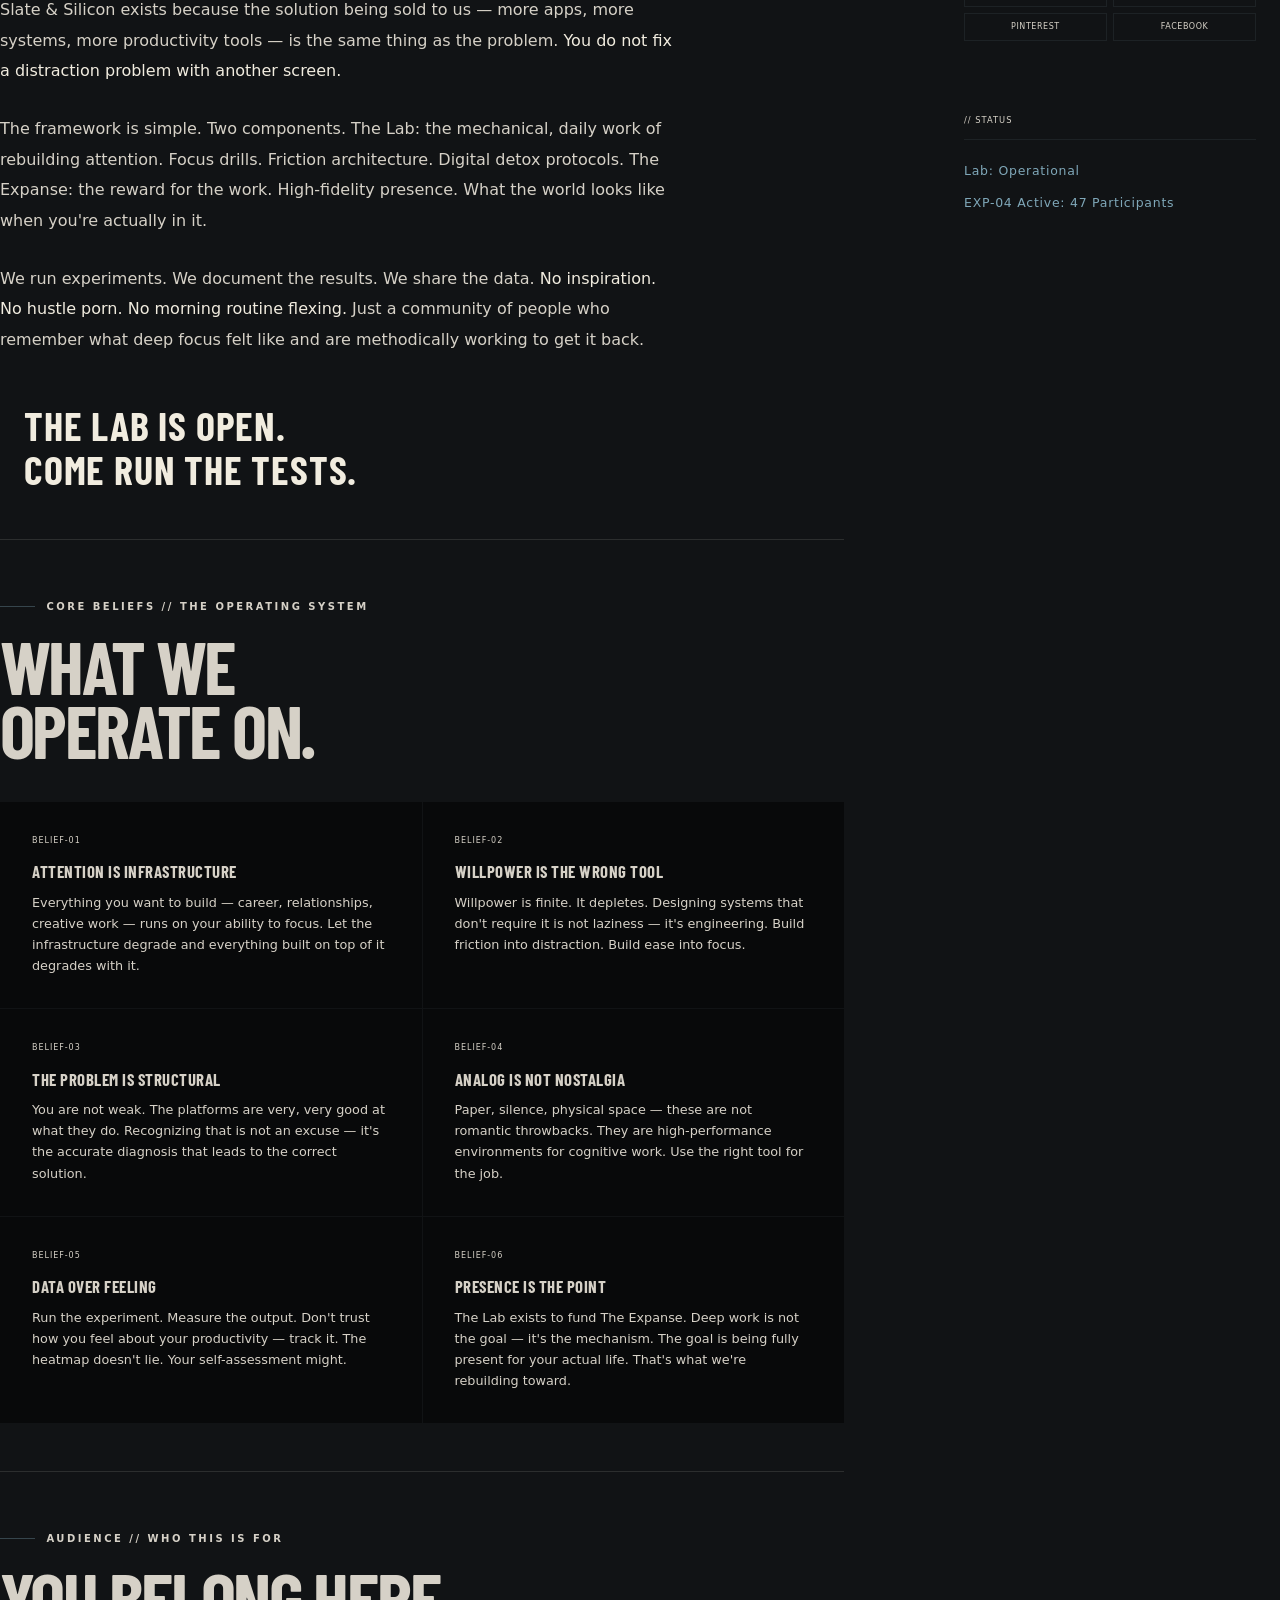
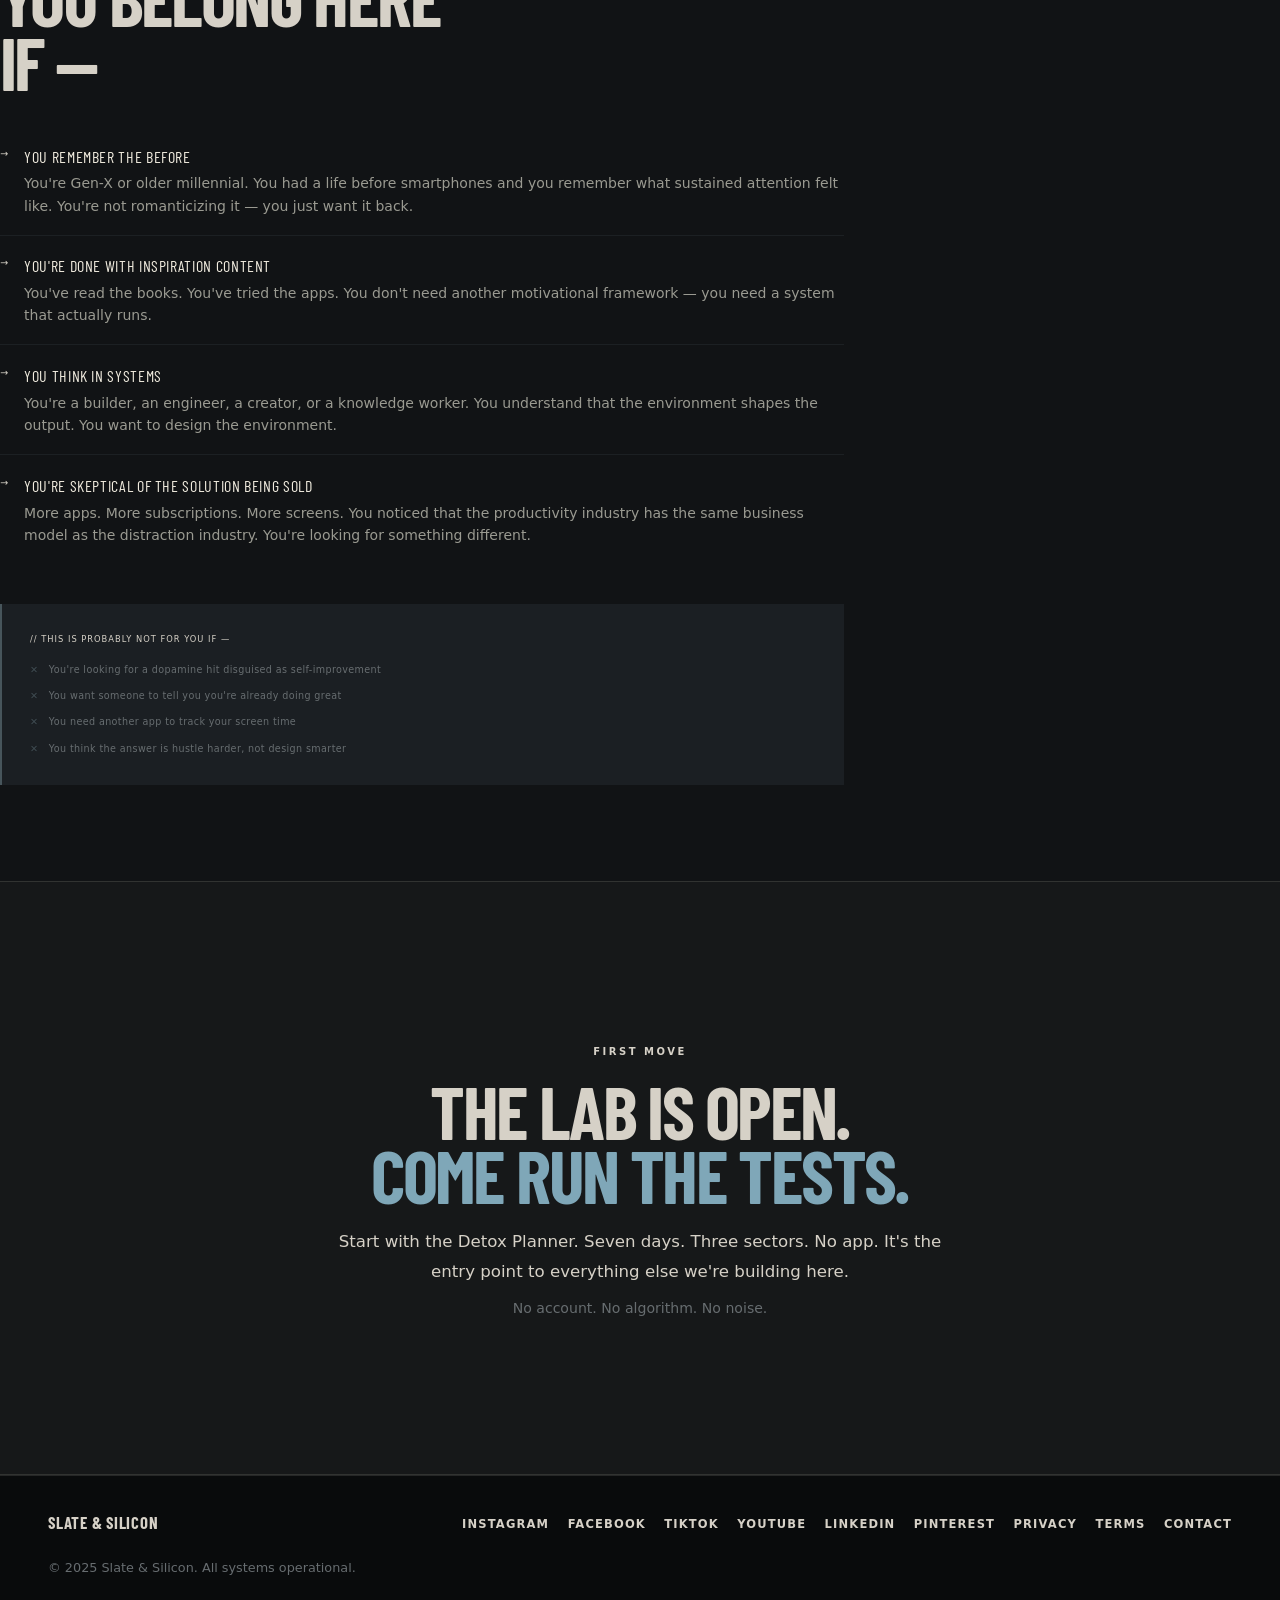
==== commit 788cda08: "Update index.html" ====
--- a/about/index.html
+++ b/about/index.html
@@ -229,19 +229,15 @@
 
 <!-- ══ NAV ══ -->
 <nav class="z">
-  <a href="/" class="logo">Slate <em>&</em> Silicon</a>
-  <ul class="nav-links">
-    <li><a href="/">Home</a></li>
-    <li><a href="/foundry/">The Foundry</a></li>
-    <li><a href="/about/">About</a></li>
-    <li><a href="/store/">The Store</a></li>
-    <li><a href="/log/">The Log</a></li>
-  </ul>
-  <a href="/detox-planner/" class="nav-cta">→ Free Planner</a>
-  <button class="nav-toggle" aria-label="Toggle navigation"
-    onclick="document.querySelector('.nav-links').classList.toggle('open')">
-    <span></span><span></span><span></span>
-  </button>
+    <div class="nav-container">
+        <a href="/start-here/" class="logo">Slate <em>&</em> Silicon</a>
+        <ul class="nav-links">
+            <li><a href="/laboratory/">Laboratory</a></li>
+            <li><a href="/log/">The Log</a></li>
+            <li><a href="/store/">The Store</a></li>
+          <li><a href="/about/">About</a></li>
+        </ul>
+    </div>
 </nav>
 
 <!-- ══ MANIFESTO HERO ══ -->
--- a/css/styles.css
+++ b/css/styles.css
@@ -1,530 +1,619 @@
-/* ═══════════════════════════════════════════════
-   SLATE & SILICON — Global Design System
-   v1.0 // All systems operational.
-═══════════════════════════════════════════════ */
-
-/* ── RESET ── */
+/*
+  SLATE & SILICON — Laboratory Brand System
+  Brutalist calm. Graphite surfaces. Analog recovery for the post-feed mind.
+*/
+
 *, *::before, *::after { box-sizing: border-box; margin: 0; padding: 0; }
 
-/* ── TOKENS ── */
 :root {
-  --bunker:      #0D0D0D;
-  --slate:       #4A4E52;
-  --white:       #E0E0E0;
-  --cyan:        #B0D4DE;
-  --cyan-dim:    rgba(176,212,222,0.10);
-  --cyan-border: rgba(176,212,222,0.22);
-  --grid:        rgba(176,212,222,0.055);
-  --surface:     #131313;
-  --surface2:    #1A1A1A;
-  --muted:       #7A7F83;
-
-  --mono:    'Space Mono', monospace;
-  --display: 'Barlow Condensed', sans-serif;
-  --body:    'Barlow', sans-serif;
-}
-
-/* ── BASE ── */
+  --bunker: #08090a;
+  --graphite: #101214;
+  --surface: #14171a;
+  --surface2: #1b1f23;
+  --surface3: #242a30;
+  --bone: #e8e2d6;
+  --white: #f1ecdf;
+  --muted: #9a9a91;
+  --slate: #676d70;
+  --line: rgba(232, 226, 214, 0.13);
+  --line-strong: rgba(232, 226, 214, 0.26);
+  --blue: #7fa7b8;
+  --blue-dim: rgba(127, 167, 184, 0.12);
+  --blue-line: rgba(127, 167, 184, 0.34);
+  --warning: #c8a06a;
+  --grid: rgba(232, 226, 214, 0.045);
+
+  --display: 'Barlow Condensed', 'Arial Narrow', Impact, sans-serif;
+  --body: 'Inter', system-ui, -apple-system, BlinkMacSystemFont, 'Segoe UI', sans-serif;
+  --mono: 'Inter', system-ui, sans-serif;
+
+  --max: 1180px;
+  --measure: 700px;
+  --ease: cubic-bezier(.22, .61, .36, 1);
+}
+
 html { scroll-behavior: smooth; }
 
 body {
-  background: var(--bunker);
-  color: var(--white);
+  min-height: 100vh;
+  background:
+    linear-gradient(90deg, var(--grid) 1px, transparent 1px),
+    linear-gradient(180deg, var(--grid) 1px, transparent 1px),
+    radial-gradient(circle at 82% 12%, rgba(127,167,184,.09), transparent 34rem),
+    radial-gradient(circle at 10% 0%, rgba(200,160,106,.055), transparent 28rem),
+    #111315;
+  background-size: 64px 64px, 64px 64px, auto, auto, auto;
+  color: #d6d1c7;
   font-family: var(--body);
   font-weight: 300;
-  line-height: 1.65;
+  line-height: 1.72;
   overflow-x: hidden;
-}
-
-/* Grid background — always on */
+  text-rendering: optimizeLegibility;
+  -webkit-font-smoothing: antialiased;
+}
+
 body::before {
   content: '';
   position: fixed;
   inset: 0;
-  background-image:
-    linear-gradient(var(--grid) 1px, transparent 1px),
-    linear-gradient(90deg, var(--grid) 1px, transparent 1px);
-  background-size: 20px 20px;
   pointer-events: none;
   z-index: 0;
-}
-
-/* Every content element sits above the grid */
-.z { position: relative; z-index: 1; }
-
-/* ── TYPOGRAPHY UTILS ── */
-.mono  { font-family: var(--mono); }
-.cyan  { color: var(--cyan); }
-.muted { color: var(--muted); }
-
-h2 {
+  opacity: .34;
+  background-image: url("data:image/svg+xml,%3Csvg viewBox='0 0 240 240' xmlns='http://www.w3.org/2000/svg'%3E%3Cfilter id='n'%3E%3CfeTurbulence type='fractalNoise' baseFrequency='.86' numOctaves='3' stitchTiles='stitch'/%3E%3C/filter%3E%3Crect width='100%25' height='100%25' filter='url(%23n)' opacity='.17'/%3E%3C/svg%3E");
+  mix-blend-mode: soft-light;
+}
+
+body::after {
+  content: '';
+  position: fixed;
+  inset: 0;
+  pointer-events: none;
+  z-index: 0;
+  background: linear-gradient(to bottom, rgba(8,9,10,.05), rgba(8,9,10,.62));
+}
+
+::selection { background: rgba(127,167,184,.32); color: var(--white); }
+img, svg { max-width: 100%; display: block; }
+a { color: inherit; }
+button, input { font: inherit; }
+.z, main, nav, footer, section { position: relative; z-index: 1; }
+
+.sr-only {
+  position: absolute; width: 1px; height: 1px; padding: 0; margin: -1px;
+  overflow: hidden; clip: rect(0,0,0,0); white-space: nowrap; border: 0;
+}
+
+/* Typography */
+h1, h2, h3, .logo, .footer-logo {
   font-family: var(--display);
   font-weight: 700;
-  font-size: clamp(2rem, 4.5vw, 3.5rem);
+  letter-spacing: -0.035em;
   text-transform: uppercase;
-  line-height: 1.03;
-  letter-spacing: 0.02em;
+}
+
+h1 {
+  line-height: 0.9;
+  letter-spacing: -0.02em;
+  max-width: 11ch;
+}
+
+h2 {
+  font-size: clamp(2.7rem, 5.8vw, 6.2rem);
+  line-height: .86;
   margin-bottom: 1.25rem;
 }
 
-.body-text {
-  font-size: 0.95rem;
-  color: var(--muted);
-  max-width: 55ch;
-  line-height: 1.8;
-}
-
-/* ── TAG (eyebrow label) ── */
-.tag {
+h3 {
+  font-size: clamp(1.55rem, 2.5vw, 2.5rem);
+  line-height: .95;
+}
+
+p { color: var(--muted); }
+.body-text { max-width: 58ch; color: var(--muted); font-size: clamp(1rem, 1.3vw, 1.1rem); line-height: 1.85; }
+
+.eyebrow, .tag, .card-code, .exp-code, .planner-label, .meter-heading {
   display: inline-flex;
   align-items: center;
-  gap: 0.6rem;
-  font-family: var(--mono);
-  font-size: 0.58rem;
-  letter-spacing: 0.14em;
+  gap: .7rem;
+  color: var(--blue);
+  font-family: var(--body);
+  font-size: 10px;
+  font-weight: 600;
+  letter-spacing: 2.5px;
+  opacity: 1.4;
   text-transform: uppercase;
-  color: var(--cyan);
-  margin-bottom: 1.25rem;
-}
-.tag::before {
-  content: '';
-  display: block;
-  width: 28px;
-  height: 1px;
-  background: var(--cyan);
-}
-
-/* ── RULE ── */
-.rule { border: none; border-top: 1px solid var(--cyan-border); margin: 0; }
-
-/* ── BUTTONS ── */
-.btn {
-  font-family: var(--mono);
-  font-size: 0.7rem;
-  letter-spacing: 0.1em;
+  margin-bottom: 1.2rem;
+}
+.eyebrow::before, .tag::before { content: ''; width: 2.2rem; height: 1px; background: var(--blue-line); }
+.mono { font-family: var(--mono); }
+.cyan { color: var(--blue); }
+.muted { color: var(--muted); }
+.rule { border: 0; border-top: 1px solid var(--line); }
+
+/* Navigation */
+nav, .site-nav {
+  position: relative;
+}
+
+.logo {
+    font-family: var(--display);
+    font-weight: 900;
+    text-transform: uppercase;
+    text-decoration: none;
+    font-size: 1.5rem;
+    letter-spacing: -0.02em;
+}
+
+.logo em {
+    color: #007bff;
+    font-style: italic;
+    font-family: serif;
+}
+
+.nav-container {
+    display: flex;
+    justify-content: space-between; /* This pushes logo left and links right */
+    align-items: center;
+    width: 100%;
+    max-width: 1200px; /* Adjust based on your layout preference */
+    margin: 0 auto;
+    padding: 1rem 2rem;
+}
+
+.nav-links {
+    display: flex;
+    list-style: none;
+    gap: 2rem; /* Spacing between links */
+    margin: 0;
+    padding: 0;
+    align-items: center;
+}
+
+.nav-links { display: flex; align-items: center; gap: clamp(.9rem, 2.4vw, 1.8rem); list-style: none; }
+.nav-links a, .nav-cta {
+  color: var(--muted);
+  font-size: .72rem;
+  font-weight: 600;
+  letter-spacing: .11em;
   text-transform: uppercase;
   text-decoration: none;
-  padding: 0.9rem 1.75rem;
-  display: inline-flex;
+  transition: color .25s var(--ease), border-color .25s var(--ease), background .25s var(--ease);
+}
+.nav-links a:hover, .nav-links a.active { color: var(--white); }
+.nav-cta, .nav-links .nav-cta {
+  border: 1px solid var(--blue-line);
+  padding: .62rem .85rem;
+  background: var(--blue-dim);
+  color: var(--bone);
+}
+.nav-cta:hover, .nav-links .nav-cta:hover { border-color: var(--blue); background: rgba(127,167,184,.18); }
+
+.nav-toggle { display: none; flex-direction: column; gap: 5px; background: transparent; border: 0; cursor: pointer; }
+.nav-toggle span { display: block; width: 24px; height: 1px; background: var(--bone); }
+
+/* Layout */
+.quiet-section, .section {
+  padding: clamp(3.5rem, 8vw, 6rem) 0;
+  border-top: 1px solid rgba(255,255,255,0.06);
+}
+
+.quiet-section:first-of-type,
+.section:first-of-type {
+  border-top: none;
+}
+.section-alt { background: rgba(232,226,214,.025); border-top: 1px solid var(--line); border-bottom: 1px solid var(--line); }
+.section-alt .section { padding: clamp(5rem, 9vw, 8rem) 0; }
+.section-header { max-width: 760px; margin-bottom: 2.4rem; }
+.section-header h2 { max-width: 11ch; }
+.copy-stack { max-width: var(--measure); display: grid; gap: 1.45rem; }
+.copy-stack.narrow { max-width: 640px; }
+.copy-stack p { font-size: clamp(1.08rem, 1.7vw, 1.45rem); line-height: 1.55; color: var(--bone); }
+.copy-stack .subtle, .subtle { color: var(--muted); font-size: clamp(1rem, 1.4vw, 1.16rem); }
+.copy-stack .large { font-family: var(--display); font-size: clamp(2.8rem, 5vw, 5.3rem); line-height: .9; text-transform: uppercase; }
+
+/* Home / Laboratory */
+.lab-hero {
+  min-height: 82vh;
+  display: grid;
   align-items: center;
-  gap: 0.6rem;
-  transition: all 0.2s;
-}
-.btn-fill {
-  background: var(--cyan);
-  color: var(--bunker);
+  padding-top: 32px;
+}
+.lab-hero-grid { display: grid; grid-template-columns: minmax(0, 1.05fr) minmax(280px, .7fr); gap: clamp(2rem, 6vw, 6rem); align-items: center; }
+.cta-row { display: flex; flex-wrap: wrap; gap: .9rem; margin-top: .7rem; }
+
+.lab-visual {
+  position: relative;
+  min-height: clamp(320px, 44vw, 560px);
+  border: 1px solid var(--line);
+  background:
+    linear-gradient(90deg, rgba(232,226,214,.045) 1px, transparent 1px),
+    linear-gradient(180deg, rgba(232,226,214,.045) 1px, transparent 1px),
+    radial-gradient(circle at 62% 38%, rgba(127,167,184,.18), transparent 36%),
+    rgba(20,23,26,.48);
+  background-size: 42px 42px, 42px 42px, auto, auto;
+  overflow: hidden;
+}
+.lab-visual::before {
+  content: 'SIGNAL DROP / ATTENTION RECOVERY';
+  position: absolute;
+  left: 1.2rem;
+  top: 1rem;
+  color: var(--slate);
+  font-size: .62rem;
   font-weight: 700;
-}
-.btn-fill:hover { opacity: 0.85; gap: 1rem; }
-
-.btn-line {
-  color: var(--muted);
-  border-bottom: 1px solid var(--slate);
-  padding: 0 0 2px;
-}
-.btn-line:hover { color: var(--white); border-color: var(--white); }
-
-/* ── EMAIL FORM ── */
-.form { display: flex; max-width: 400px; }
-
-.form input {
-  flex: 1;
-  background: var(--surface2);
-  border: 1px solid var(--cyan-border);
-  border-right: none;
+  letter-spacing: .16em;
+}
+.lab-visual::after {
+  content: '';
+  position: absolute;
+  inset: 17% 18% 17% 18%;
+  border-left: 2px solid var(--blue);
+  border-bottom: 2px solid var(--blue);
+  box-shadow: -22px 22px 0 rgba(127,167,184,.22), -44px 44px 0 rgba(127,167,184,.12);
+}
+.lab-visual span { position: absolute; right: 14%; height: 2px; background: var(--blue); opacity: .7; }
+.lab-visual span:nth-child(1) { top: 32%; width: 58%; }
+.lab-visual span:nth-child(2) { top: 42%; width: 42%; }
+.lab-visual span:nth-child(3) { top: 52%; width: 28%; }
+.lab-visual span:nth-child(4) { top: 62%; width: 16%; }
+
+.diagnosis-grid, .tool-grid {
+  display: grid;
+  grid-template-columns: repeat(3, 1fr);
+  border: 1px solid var(--line);
+  background: rgba(8,9,10,.25);
+}
+.diagnosis-grid article, .tool-card {
+  padding: clamp(1.5rem, 3vw, 2.4rem);
+  border-right: 1px solid var(--line);
+  min-height: 250px;
+  background: rgba(232,226,214,.016);
+}
+.diagnosis-grid article:last-child, .tool-card:last-child { border-right: 0; }
+.diagnosis-grid span, .tool-card small {
+  display: block;
+  color: var(--blue);
+  font-size: .66rem;
+  font-weight: 700;
+  letter-spacing: .16em;
+  margin-bottom: 1.25rem;
+}
+.diagnosis-grid h3, .tool-card h3 { margin-bottom: .85rem; color: var(--white); }
+.diagnosis-grid p, .tool-card p {
+  line-height: 1.7;
+  color: #cfcac0;
+}
+
+.framework-split {
+  display: grid;
+  grid-template-columns: 1fr 1fr;
+  border: 1px solid var(--line-strong);
+}
+.framework-panel {
+  min-height: clamp(360px, 42vw, 540px);
+  display: flex;
+  flex-direction: column;
+  justify-content: flex-end;
+  padding: clamp(1.75rem, 4vw, 3.2rem);
+  text-decoration: none;
+  background: rgba(20,23,26,.62);
+  transition: background .35s var(--ease), border-color .35s var(--ease);
+}
+.framework-panel:first-child { border-right: 1px solid var(--line-strong); }
+.framework-panel:hover { background: rgba(127,167,184,.075); }
+.framework-panel h2 { max-width: 9.5ch; }
+.framework-panel p:not(.eyebrow) { max-width: 42ch; margin-bottom: 1.6rem; }
+.framework-panel span, .tool-card span { color: var(--blue); font-weight: 700; font-size: .76rem; letter-spacing: .12em; text-transform: uppercase; }
+.expanse-panel { background: radial-gradient(circle at 74% 24%, rgba(200,160,106,.09), transparent 35%), rgba(20,23,26,.48); }
+
+.tool-card { color: inherit; text-decoration: none; display: flex; flex-direction: column; }
+.tool-card span { margin-top: auto; padding-top: 2rem; }
+.tool-card:hover { background: rgba(127,167,184,.055); }
+
+.manifesto-strip {
+  position: relative;
+  z-index: 1;
+  border-top: 1px solid var(--line-strong);
+  border-bottom: 1px solid var(--line-strong);
+  background: rgba(8,9,10,.58);
+  padding: clamp(5rem, 10vw, 9rem) 1.25rem;
+  text-align: center;
+}
+.manifesto-strip p {
+  margin: 0 auto;
+  max-width: 980px;
   color: var(--white);
-  font-family: var(--mono);
-  font-size: 0.65rem;
-  padding: 0.85rem 0.9rem;
-  outline: none;
-  letter-spacing: 0.04em;
-  transition: border-color 0.2s;
-}
-.form input::placeholder { color: var(--slate); }
-.form input:focus { border-color: rgba(176,212,222,0.5); }
-
-.form button {
-  background: var(--cyan);
-  color: var(--bunker);
-  font-family: var(--mono);
-  font-size: 0.62rem;
+  font-family: var(--display);
+  font-size: clamp(3rem, 7vw, 7rem);
   font-weight: 700;
-  letter-spacing: 0.1em;
+  letter-spacing: -.035em;
+  line-height: .9;
   text-transform: uppercase;
-  padding: 0.85rem 1.1rem;
-  border: none;
-  cursor: pointer;
-  white-space: nowrap;
-  transition: opacity 0.2s;
-}
-.form button:hover { opacity: 0.85; }
-
-.form-note {
-  font-family: var(--mono);
-  font-size: 0.52rem;
-  color: var(--slate);
-  letter-spacing: 0.07em;
-  margin-top: 0.85rem;
-  line-height: 1.6;
-}
-
-/* ── NAV ── */
-nav {
+}
+
+.entry-list { border-top: 1px solid var(--line); }
+.entry-list a {
+  display: grid;
+  grid-template-columns: 110px 1fr minmax(180px, 330px);
+  gap: 1.5rem;
+  align-items: center;
+  padding: 1.25rem 0;
+  border-bottom: 1px solid var(--line);
+  text-decoration: none;
+}
+.entry-list span { color: var(--blue); font-size: .7rem; font-weight: 700; letter-spacing: .14em; }
+.entry-list strong { color: var(--white); font-family: var(--display); font-size: clamp(1.6rem, 3vw, 3rem); line-height: .95; text-transform: uppercase; }
+.entry-list em { color: var(--muted); font-style: normal; }
+.entry-list a:hover strong { color: var(--blue); }
+
+/* Buttons + Forms */
+.btn {
+  display: inline-flex; align-items: center; justify-content: center; gap: .6rem;
+  padding: .95rem 1.18rem;
+  border: 1px solid var(--line);
+  text-decoration: none;
+  font-size: .74rem;
+  font-weight: 700;
+  letter-spacing: .13em;
+  text-transform: uppercase;
+  transition: background .25s var(--ease), color .25s var(--ease), border-color .25s var(--ease), opacity .25s var(--ease);
+}
+.btn-fill { background: var(--blue); color: #071014; border-color: var(--blue); }
+.btn-fill:hover { opacity: .84; }
+.btn-line { color: var(--bone); border-color: var(--line-strong); background: rgba(232,226,214,.025); }
+.btn-line:hover { border-color: var(--blue-line); background: var(--blue-dim); }
+
+.quiet-form, .form { display: flex; max-width: 560px; margin-top: 1.2rem; }
+.quiet-form input, .form input {
+  flex: 1; min-width: 0; border: 1px solid var(--line-strong); border-right: 0;
+  background: rgba(232,226,214,.035); color: var(--bone); padding: 1rem; outline: none; font-size: .95rem;
+}
+.quiet-form input::placeholder, .form input::placeholder { color: var(--slate); }
+.quiet-form input:focus, .form input:focus { border-color: var(--blue-line); }
+.quiet-form button, .form button {
+  border: 1px solid var(--blue); background: var(--blue); color: #071014; padding: 1rem 1.2rem;
+  cursor: pointer; font-weight: 700; white-space: nowrap;
+}
+.form-note { color: var(--slate) !important; font-size: .88rem !important; margin-top: .8rem; }
+
+/* Legacy/global support */
+.hero { min-height: calc(100vh - 72px); display: grid; align-items: center; padding-top: clamp(4rem, 10vw, 9rem); }
+.quiet-link { width: fit-content; color: var(--blue); text-decoration: none; border-bottom: 1px solid var(--blue-line); padding-bottom: .18rem; font-size: .95rem; }
+.quiet-link:hover { color: var(--white); border-color: var(--line-strong); }
+.recognition { padding-top: clamp(4rem, 9vw, 8rem); }
+.recognition-stack { width: min(760px, 100%); display: grid; gap: clamp(3.8rem, 8vw, 7rem); }
+.recognition-line { color: var(--muted); font-family: var(--display); font-size: clamp(2.4rem, 5vw, 5.8rem); line-height: .92; letter-spacing: -.035em; text-transform: uppercase; }
+.recognition-line.emphasis { color: var(--bone); }
+.shift .copy-stack p, .reassurance .copy-stack p { color: var(--bone); }
+.transition-line { margin-top: 3rem; color: var(--blue) !important; }
+
+.contrast-grid { display: grid; grid-template-columns: 1fr minmax(220px, 360px) 1fr; gap: clamp(1.2rem, 4vw, 4rem); align-items: center; }
+.contrast-copy { display: grid; gap: 1.25rem; text-align: center; }
+.contrast-copy p { color: var(--bone); font-family: var(--display); font-size: clamp(2rem, 3.4vw, 4rem); line-height: .92; text-transform: uppercase; }
+.contrast-panel { min-height: clamp(280px, 42vw, 520px); border: 1px solid var(--line); background: rgba(20,23,26,.62); position: relative; overflow: hidden; }
+.contrast-panel.digital { background: radial-gradient(circle at 50% 58%, rgba(127,167,184,.22), transparent 44%), #0b0d0e; }
+.contrast-panel.analog { background: radial-gradient(circle at 48% 18%, rgba(200,160,106,.18), transparent 36%), #111315; }
+.screen-glow { position: absolute; left: 50%; bottom: 10%; transform: translateX(-50%); width: 48%; height: 54%; border: 1px solid var(--line); background: linear-gradient(180deg, rgba(127,167,184,.24), rgba(127,167,184,.04)); box-shadow: 0 0 60px rgba(127,167,184,.16); }
+.notification { position: absolute; left: 22%; width: 56%; height: 14px; border-radius: 0; background: rgba(232,226,214,.09); }
+.notification.one { top: 22%; } .notification.two { top: 32%; width: 42%; } .notification.three { top: 42%; width: 50%; }
+.lamp-glow { position: absolute; top: 12%; left: 50%; transform: translateX(-50%); width: 9rem; height: 9rem; border-radius: 50%; background: radial-gradient(circle, rgba(200,160,106,.32), transparent 66%); }
+.desk-line { position: absolute; left: 12%; right: 12%; bottom: 28%; height: 1px; background: var(--line-strong); }
+.journal { position: absolute; left: 25%; bottom: 18%; width: 42%; height: 20%; border: 1px solid var(--line-strong); background: rgba(232,226,214,.04); transform: rotate(-2deg); }
+.pencil { position: absolute; right: 24%; bottom: 22%; width: 2px; height: 22%; background: rgba(200,160,106,.65); transform: rotate(53deg); }
+
+.definition-grid { display: grid; grid-template-columns: 1fr 1.2fr; gap: clamp(2rem, 6vw, 6rem); align-items: center; border-top: 1px solid var(--line); border-bottom: 1px solid var(--line); padding: clamp(3rem, 7vw, 6rem) 0; }
+.definition-grid p { color: var(--slate); font-size: clamp(1.25rem, 2vw, 1.8rem); line-height: 1.75; }
+.definition-grid h2 { color: var(--bone); margin: 0; }
+
+.entry-grid, .card-grid, .fw-grid, .exp-grid { display: grid; grid-template-columns: repeat(4, 1fr); border: 1px solid var(--line); margin-top: 2.5rem; background: transparent; }
+.card-grid, .exp-grid { grid-template-columns: repeat(3, 1fr); }
+.fw-grid { grid-template-columns: 1fr 1fr; }
+.entry-card, .card, .fw-card, .exp-card { min-height: 220px; padding: clamp(1.4rem, 3vw, 2.2rem); border-right: 1px solid var(--line); text-decoration: none; background: rgba(232,226,214,.015); transition: background .35s var(--ease); color: inherit; display: block; }
+.entry-card:last-child, .card:last-child, .fw-card:last-child, .exp-card:last-child { border-right: 0; }
+.entry-card:hover, .card:hover, .fw-card:hover, .exp-card:hover { background: rgba(127,167,184,.055); }
+.entry-card span { display: block; color: var(--bone); font-family: var(--display); font-size: clamp(1.9rem, 3vw, 3rem); line-height: .95; text-transform: uppercase; margin-bottom: 1rem; }
+.entry-card p { color: var(--muted); max-width: 18ch; }
+.card h3, .fw-title, .exp-title { color: var(--bone); font-family: var(--display); font-weight: 700; font-size: clamp(1.7rem, 2.7vw, 2.7rem); line-height: .95; text-transform: uppercase; letter-spacing: -.03em; margin-bottom: .8rem; }
+.card p, .fw-desc, .exp-desc { color: var(--muted); line-height: 1.8; }
+.fw-pct { color: rgba(127,167,184,.2); font-family: var(--display); font-size: clamp(3rem, 7vw, 6rem); line-height: .9; margin-bottom: .5rem; }
+
+.ticker { display: none; }
+.status, .chip, .include-list li, .heat-list li, .planner-top, .planner-footer, .meter-note, .meter-labels span { font-family: var(--body); letter-spacing: .06em; }
+.status { color: var(--blue); font-size: .78rem; }
+.dot { background: var(--blue); animation: none; }
+.chip { color: var(--muted); border: 1px solid var(--line); padding: .25rem .55rem; font-size: .72rem; }
+.include-list { list-style: none; margin: 1.5rem 0 2rem; }
+.include-list li, .heat-list li { list-style: none; color: var(--muted); border-bottom: 1px solid var(--line); padding: .75rem 0; }
+.include-list li::before { content: '—'; color: var(--blue); margin-right: .65rem; }
+.heat-list li::before { content: attr(data-code); color: var(--blue); background: transparent; border: 0; padding: 0; margin-right: .75rem; }
+.planner, .meter-block { background: rgba(232,226,214,.025); border: 1px solid var(--line); padding: clamp(1.4rem, 3vw, 2rem); }
+.planner-sector { background: rgba(232,226,214,.025); border-left: 1px solid var(--blue-line); padding: 1rem; margin-bottom: 1rem; }
+.pline, .track { background: rgba(232,226,214,.12); }
+.fill { background: var(--blue); }
+
+.page-hero { width: min(var(--max), calc(100% - 2.5rem)); margin: 0 auto; padding: clamp(4.5rem, 8vw, 8rem) 0 clamp(3rem, 6vw, 5rem); border-bottom: 1px solid var(--line); }
+.page-hero h1 { font-family: var(--display); font-weight: 900; font-size: clamp(4rem, 9vw, 9rem); line-height: .82; text-transform: uppercase; letter-spacing: -.04em; margin-bottom: 1.25rem; }
+.page-hero p { color: var(--muted); max-width: 58ch; font-size: 1.05rem; line-height: 1.8; }
+
+/* Animation */
+.reveal { opacity: 0; transform: translateY(18px); transition: opacity .85s var(--ease), transform .85s var(--ease); }
+.reveal.on { opacity: 1; transform: none; }
+
+/* Footer */
+.site-footer, footer {
+  display: flex; justify-content: space-between; align-items: center; gap: 1.25rem; flex-wrap: wrap;
+  padding: 2rem clamp(1.25rem, 4vw, 3rem); border-top: 1px solid var(--line); color: var(--slate);
+  background: rgba(8,9,10,.72);
+}
+.footer-logo { color: var(--bone); text-decoration: none; font-size: 1.05rem; letter-spacing: .045em; }
+.site-footer p { color: var(--slate); font-size: .9rem; max-width: 470px; }
+.footer-links { display: flex; gap: 1.15rem; flex-wrap: wrap; list-style: none; }
+.footer-links a { color: var(--slate); text-decoration: none; font-size: .72rem; font-weight: 700; letter-spacing: .1em; text-transform: uppercase; }
+.footer-links a:hover { color: var(--bone); }
+.footer-copy { color: var(--slate); font-size: .8rem; }
+.footer-cta { text-align: center; padding: clamp(6rem, 12vw, 10rem) 1.25rem; }
+.footer-cta h2 { margin-inline: auto; }
+.footer-cta .body-text, .footer-cta .form { margin-inline: auto; }
+.footer-cta .tag { justify-content: center; }
+.footer-cta .tag::before { display: none; }
+
+@media (prefers-reduced-motion: reduce) {
+  *, *::before, *::after { scroll-behavior: auto !important; animation: none !important; transition: none !important; }
+  .reveal { opacity: 1; transform: none; }
+}
+
+@media (max-width: 980px) {
+  .lab-hero-grid, .framework-split, .definition-grid, .two-col { grid-template-columns: 1fr; }
+  .framework-panel:first-child { border-right: 0; border-bottom: 1px solid var(--line-strong); }
+  .diagnosis-grid, .tool-grid, .card-grid, .fw-grid, .exp-grid { grid-template-columns: 1fr; }
+  .diagnosis-grid article, .tool-card, .card, .fw-card, .exp-card { border-right: 0; border-bottom: 1px solid var(--line); }
+  .diagnosis-grid article:last-child, .tool-card:last-child, .card:last-child, .fw-card:last-child, .exp-card:last-child { border-bottom: 0; }
+  .entry-grid { grid-template-columns: 1fr 1fr; }
+  .entry-card:nth-child(2) { border-right: 0; }
+  .entry-card:nth-child(-n+2) { border-bottom: 1px solid var(--line); }
+  .contrast-grid { grid-template-columns: 1fr; }
+  .contrast-copy { order: -1; text-align: left; }
+  .entry-list a { grid-template-columns: 90px 1fr; }
+  .entry-list em { grid-column: 2; }
+}
+
+@media (max-width: 720px) {
+  .quiet-section, .section {
+  padding: 3rem 0;
+}
+  nav, .site-nav { padding: 1rem 1.25rem; }
+  .nav-toggle { display: flex; }
+  .nav-links {
+    display: none; position: absolute; top: 100%; left: 0; right: 0; flex-direction: column; align-items: flex-start;
+    gap: 1rem; padding: 1.25rem; background: rgba(8,9,10,.98); border-bottom: 1px solid var(--line);
+  }
+  .nav-links.open { display: flex; }
+  .quiet-section:last-of-type
+  .quiet-section, .section, .page-hero { width: min(100% - 2rem, var(--max)); }
+  .lab-hero, .hero { min-height: 82vh; }
+  h1 { font-size: clamp(3.4rem, 16vw, 5.4rem); }
+  .recognition-stack { gap: 4rem; }
+  .entry-grid { grid-template-columns: 1fr; }
+  .entry-card { border-right: 0; border-bottom: 1px solid var(--line); min-height: 180px; }
+  .entry-card:last-child { border-bottom: 0; }
+  .quiet-form, .form { flex-direction: column; }
+  .quiet-form input, .form input { border-right: 1px solid var(--line-strong); border-bottom: 0; }
+  .entry-list a { grid-template-columns: 1fr; gap: .45rem; }
+  .entry-list em { grid-column: auto; }
+  .site-footer, footer { flex-direction: column; align-items: flex-start; }
+}
+/* NAVBAR BASE */
+.nav {
   position: sticky;
   top: 0;
-  z-index: 100;
-  background: rgba(13,13,13,0.94);
-  backdrop-filter: blur(14px);
-  border-bottom: 1px solid var(--cyan-border);
-  padding: 1.1rem 2.5rem;
+  background: #0D0F12;
+  z-index: 1000;
+  border-bottom: 1px solid rgba(238,235,225,0.14);
+}
+
+/* INNER STRUCTURE */
+.nav-inner {
+  max-width: 1100px;
+  margin: 0 auto;
+  padding: 18px 20px;
+
   display: flex;
   justify-content: space-between;
   align-items: center;
 }
 
-.logo {
-  font-family: var(--display);
-  font-weight: 700;
-  font-size: 1rem;
-  letter-spacing: 0.18em;
-  text-transform: uppercase;
-  color: var(--cyan);
+/* LEFT (LOGO) */
+.nav-left {
+  font-size: 14px;
+  letter-spacing: 0.08em;
+}
+
+/* RIGHT (LINKS) */
+.nav-right {
+  display: flex;
+  gap: 28px;
+}
+
+/* LINKS */
+.nav-right a {
   text-decoration: none;
-}
-.logo em { color: var(--white); font-style: normal; }
-
-/* Nav links (for multi-page nav) */
-.nav-links {
+  color: #EEE9DD;
+  font-size: 13px;
+  letter-spacing: 0.08em;
+  position: relative;
+}
+
+/* HOVER (sharp, not soft) */
+.nav-right a::after {
+  content: "";
+  position: absolute;
+  left: 0;
+  bottom: -6px;
+  width: 0%;
+  height: 1px;
+  background: #EEE9DD;
+  transition: width 0.15s ease;
+}
+
+.nav-right a:hover::after {
+  width: 100%;
+}
+
+/* REMOVE SOFTNESS */
+.nav, .nav * {
+  border-radius: 0 !important;
+  box-shadow: none !important;
+}
+
+/* === LAUNCH OVERRIDE (FINAL) === */
+
+html, body {
+  background: #111315 !important;
+  color: #d6d1c7 !important;
+}
+
+body {
+  background-image: none !important;
+}
+
+body::before,
+body::after {
+  display: none !important;
+}
+
+nav, .site-nav {
+  height: 52px !important;
+  padding: 0 16px !important;
+  background: rgba(17,19,21,0.85) !important;
+  backdrop-filter: blur(6px);
+}
+
+.logo img {
+  height: 22px !important;
+}
+
+p, h1, h2, h3, a {
+  color: #d6d1c7 !important;
+}
+
+body {
+}
+
+.diagnosis-stack {
   display: flex;
-  align-items: center;
-  gap: 2rem;
-  list-style: none;
-}
-.nav-links a {
-  font-family: var(--mono);
-  font-size: 0.58rem;
-  letter-spacing: 0.1em;
-  text-transform: uppercase;
-  color: var(--muted);
-  text-decoration: none;
-  transition: color 0.2s;
-}
-.nav-links a:hover,
-.nav-links a.active { color: var(--cyan); }
-
-.nav-cta {
-  font-family: var(--mono);
-  font-size: 0.62rem;
-  letter-spacing: 0.1em;
-  text-transform: uppercase;
-  background: var(--cyan);
-  color: var(--bunker);
-  padding: 0.5rem 1.1rem;
-  text-decoration: none;
-  font-weight: 700;
-  transition: opacity 0.2s;
-}
-.nav-cta:hover { opacity: 0.82; }
-
-/* Mobile hamburger (JS-toggled) */
-.nav-toggle {
-  display: none;
   flex-direction: column;
-  gap: 4px;
-  cursor: pointer;
-  padding: 4px;
-}
-.nav-toggle span {
-  display: block;
-  width: 20px;
-  height: 1px;
-  background: var(--cyan);
-  transition: all 0.25s;
-}
-
-/* ── TICKER ── */
-.ticker {
-  border-top: 1px solid var(--cyan-border);
-  border-bottom: 1px solid var(--cyan-border);
-  background: var(--surface);
-  padding: 1rem 0;
-  overflow: hidden;
-}
-
-.ticker-track {
+  gap: 18px;
+  margin-top: 16px;
+}
+
+.diagnosis-item {
   display: flex;
-  gap: 3.5rem;
-  animation: ticker 28s linear infinite;
-  white-space: nowrap;
-}
-
-.ticker-item {
-  font-family: var(--display);
-  font-weight: 300;
-  font-size: 0.82rem;
-  letter-spacing: 0.13em;
-  text-transform: uppercase;
-  color: var(--slate);
-  flex-shrink: 0;
-}
-.ticker-item b { color: var(--cyan); font-weight: 300; }
-
-@keyframes ticker {
-  from { transform: translateX(0); }
-  to   { transform: translateX(-50%); }
-}
-
-/* ── SECTIONS ── */
-.section {
-  max-width: 1100px;
-  margin: 0 auto;
-  padding: 6rem 2.5rem;
-}
-
-.section-alt {
-  background: var(--surface);
-  border-top: 1px solid var(--cyan-border);
-  border-bottom: 1px solid var(--cyan-border);
-}
-.section-alt .section { padding: 6rem 2.5rem; }
-
-/* ── TWO-COL ── */
-.two-col {
-  display: grid;
-  grid-template-columns: 1fr 1fr;
-  gap: 5rem;
-  align-items: center;
-}
-
-/* ── CARDS (experiment / feature style) ── */
-.card-grid {
-  display: grid;
-  grid-template-columns: repeat(3, 1fr);
-  gap: 1px;
-  background: var(--cyan-border);
-  border: 1px solid var(--cyan-border);
-  margin-top: 2.5rem;
-}
-
-.card {
-  background: var(--bunker);
-  padding: 1.75rem;
-  transition: background 0.2s;
-}
-.card:hover { background: var(--surface); }
-
-.card-code {
-  font-family: var(--mono);
-  font-size: 0.52rem;
-  color: var(--cyan);
-  letter-spacing: 0.12em;
-  text-transform: uppercase;
-  margin-bottom: 0.85rem;
-}
-
-.card h3 {
-  font-family: var(--display);
-  font-weight: 700;
-  font-size: 1.1rem;
-  text-transform: uppercase;
-  letter-spacing: 0.03em;
-  margin-bottom: 0.6rem;
-}
-
-.card p {
-  font-size: 0.82rem;
-  color: var(--muted);
-  line-height: 1.65;
-}
-
-/* ── STATUS DOT ── */
-.status {
-  font-family: var(--mono);
-  font-size: 0.52rem;
-  color: var(--cyan);
-  letter-spacing: 0.09em;
+  flex-direction: column;
+  gap: 6px;
+}
+
+.diagnosis-item {
   display: flex;
-  align-items: center;
-  gap: 0.45rem;
-  margin-top: 1.1rem;
-}
-
-.dot {
-  width: 5px; height: 5px;
-  background: var(--cyan);
-  border-radius: 50%;
-  animation: blink 2s ease-in-out infinite;
-}
-
-@keyframes blink {
-  0%, 100% { opacity: 1; }
-  50%       { opacity: 0.25; }
-}
-
-/* ── TAG CHIPS ── */
-.chip-row { display: flex; flex-wrap: wrap; gap: 0.4rem; margin-top: 1.1rem; }
-
-.chip {
-  font-family: var(--mono);
-  font-size: 0.5rem;
-  letter-spacing: 0.08em;
-  text-transform: uppercase;
-  color: var(--cyan);
-  border: 1px solid var(--cyan-border);
-  padding: 3px 7px;
-}
-
-/* ── INCLUDE LIST ── */
-.include-list { list-style: none; margin: 1.5rem 0 2rem; }
-
-.include-list li {
-  font-family: var(--mono);
-  font-size: 0.62rem;
-  color: var(--muted);
-  letter-spacing: 0.04em;
-  padding: 0.55rem 0;
-  border-bottom: 1px solid rgba(176,212,222,0.06);
-  display: flex;
-  align-items: center;
-  gap: 0.65rem;
-}
-.include-list li::before { content: '→'; color: var(--cyan); }
-
-/* ── HEAT LIST ── */
-.heat-list { list-style: none; margin-top: 2rem; }
-
-.heat-list li {
-  display: flex;
-  align-items: flex-start;
-  gap: 0.85rem;
-  padding: 0.85rem 0;
-  border-bottom: 1px solid rgba(176,212,222,0.07);
-  font-size: 0.875rem;
-  color: var(--muted);
-}
-.heat-list li::before {
-  content: attr(data-code);
-  font-family: var(--mono);
-  font-size: 0.5rem;
-  color: var(--cyan);
-  background: var(--cyan-dim);
-  border: 1px solid var(--cyan-border);
-  padding: 3px 6px;
-  flex-shrink: 0;
-  margin-top: 1px;
-  letter-spacing: 0.05em;
-  white-space: nowrap;
-}
-
-/* ── PAGE HERO (inner pages, not homepage) ── */
-.page-hero {
-  padding: 5rem 2.5rem 3rem;
-  max-width: 1100px;
-  margin: 0 auto;
-  border-bottom: 1px solid var(--cyan-border);
-}
-
-.page-hero h1 {
-  font-family: var(--display);
-  font-weight: 900;
-  font-size: clamp(2.5rem, 6vw, 5rem);
-  line-height: 0.95;
-  text-transform: uppercase;
-  letter-spacing: -0.01em;
-  margin-bottom: 1rem;
-  animation: up 0.6s ease both 0.1s;
-}
-
-.page-hero p {
-  font-size: 0.95rem;
-  color: var(--muted);
-  max-width: 52ch;
-  line-height: 1.75;
-  animation: up 0.6s ease both 0.25s;
-}
-
-@keyframes up {
-  from { opacity: 0; transform: translateY(18px); }
-  to   { opacity: 1; transform: translateY(0); }
-}
-
-/* ── REVEAL (scroll animation) ── */
-.reveal {
-  opacity: 0;
-  transform: translateY(20px);
-  transition: opacity 0.65s ease, transform 0.65s ease;
-}
-.reveal.on { opacity: 1; transform: none; }
-
-/* ── FOOTER ── */
-footer {
-  border-top: 1px solid var(--cyan-border);
-  padding: 1.75rem 2.5rem;
-  display: flex;
-  justify-content: space-between;
-  align-items: center;
-  flex-wrap: wrap;
-  gap: 1rem;
-}
-
-.footer-logo {
-  font-family: var(--display);
-  font-weight: 700;
-  font-size: 0.85rem;
-  letter-spacing: 0.16em;
-  color: var(--slate);
-  text-transform: uppercase;
-  text-decoration: none;
-}
-
-.footer-links {
-  display: flex;
-  gap: 1.25rem;
-  list-style: none;
-  flex-wrap: wrap;
-}
-.footer-links a {
-  font-family: var(--mono);
-  font-size: 0.55rem;
-  color: var(--slate);
-  text-decoration: none;
-  letter-spacing: 0.08em;
-  text-transform: uppercase;
-  transition: color 0.2s;
-}
-.footer-links a:hover { color: var(--cyan); }
-
-.footer-copy {
-  font-family: var(--mono);
-  font-size: 0.5rem;
-  color: rgba(74,78,82,0.5);
-  letter-spacing: 0.06em;
-}
-
-/* ── FOOTER CTA BLOCK ── */
-.footer-cta {
-  text-align: center;
-  padding: 7rem 2.5rem;
-  max-width: 1100px;
-  margin: 0 auto;
-}
-.footer-cta h2 { font-size: clamp(2.5rem, 5.5vw, 5rem); max-width: 16ch; margin: 1rem auto 1.25rem; }
-.footer-cta .body-text { margin: 0 auto 2.5rem; text-align: center; }
-.footer-cta .form { margin: 0 auto; justify-content: center; }
-.footer-cta .tag { justify-content: center; }
-.footer-cta .tag::before { display: none; }
-
-/* ── RESPONSIVE ── */
-@media (max-width: 720px) {
-  nav { padding: 1rem 1.25rem; }
-  .nav-links { display: none; flex-direction: column; gap: 1rem; }
-  .nav-links.open { display: flex; position: absolute; top: 100%; left: 0; right: 0; background: rgba(13,13,13,0.97); padding: 1.5rem; border-bottom: 1px solid var(--cyan-border); }
-  .nav-toggle { display: flex; }
-  .section { padding: 4rem 1.25rem; }
-  .section-alt .section { padding: 4rem 1.25rem; }
-  .two-col { grid-template-columns: 1fr; gap: 2.5rem; }
-  .card-grid { grid-template-columns: 1fr; }
-  .page-hero { padding: 3.5rem 1.25rem 2rem; }
-  footer { padding: 1.5rem 1.25rem; flex-direction: column; align-items: flex-start; }
-  .footer-cta { padding: 5rem 1.25rem; }
-}
+  flex-direction: column;
+  gap: 6px;
+}
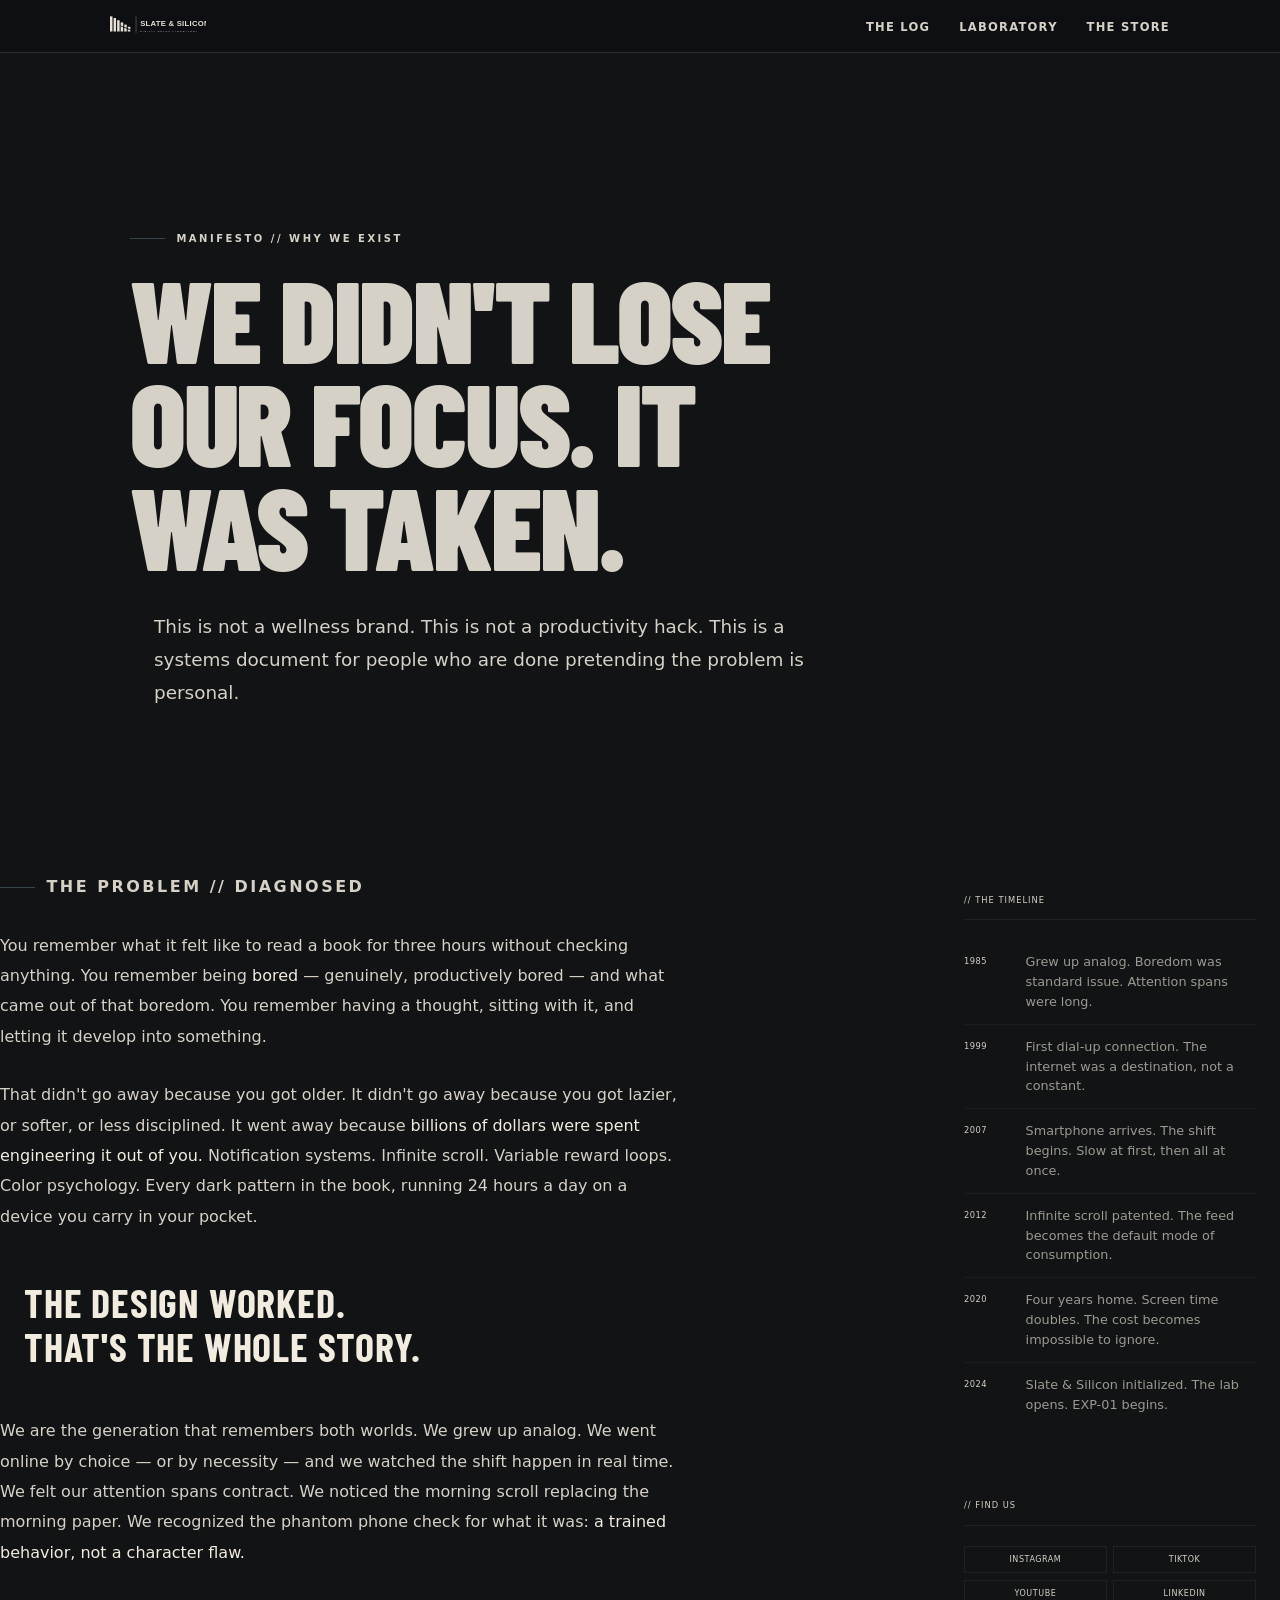
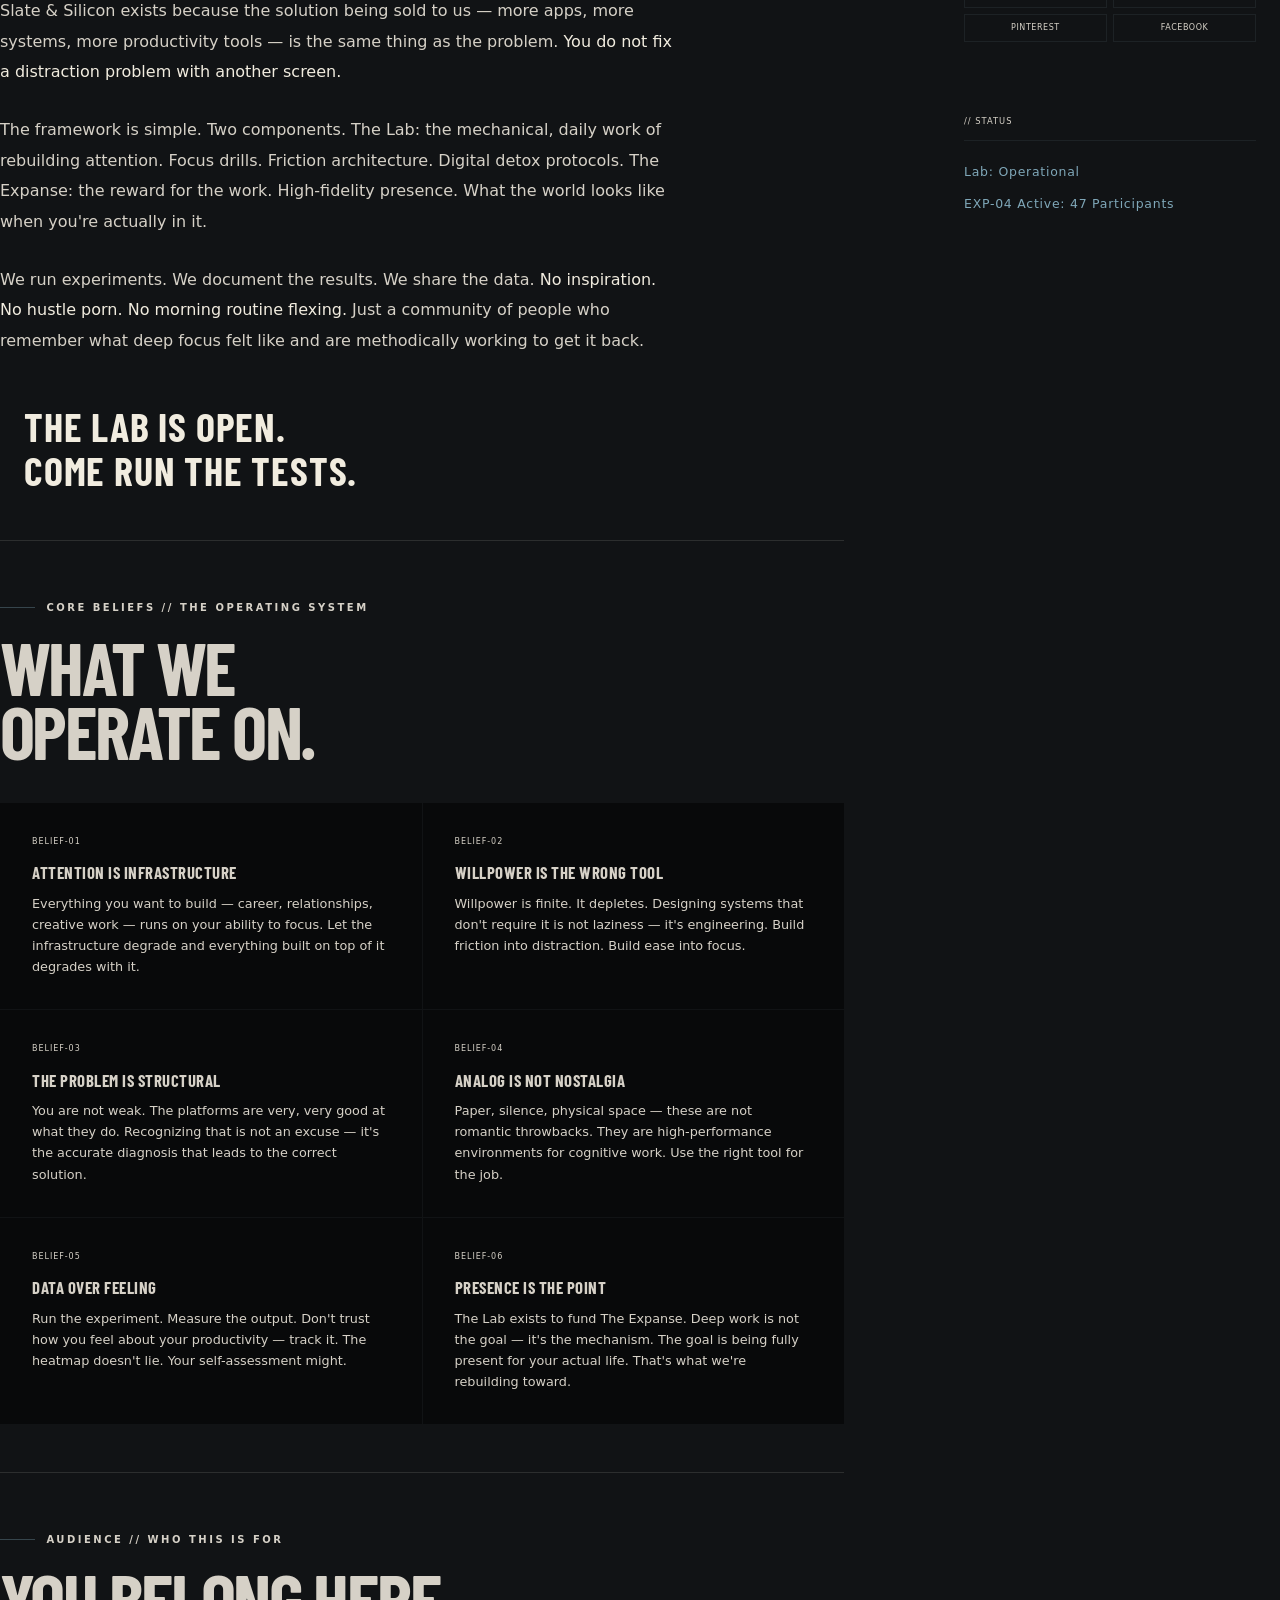
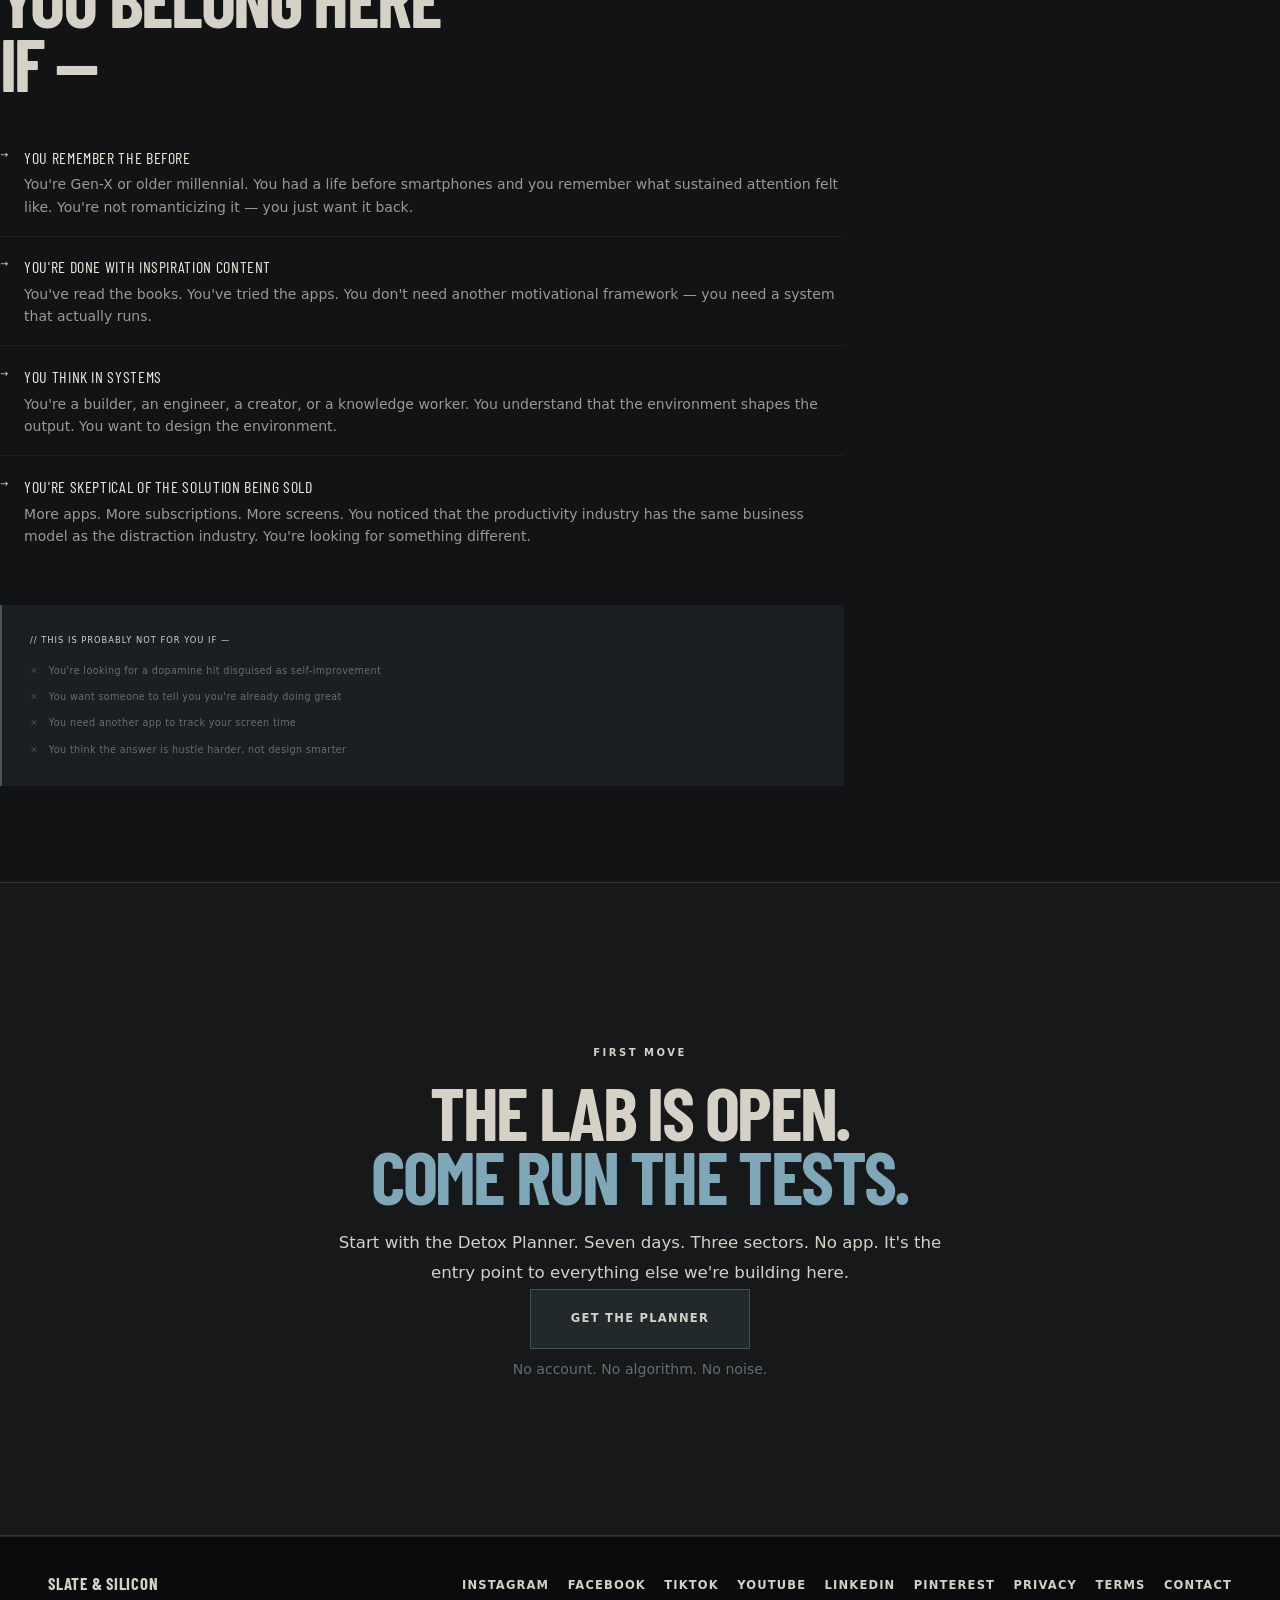
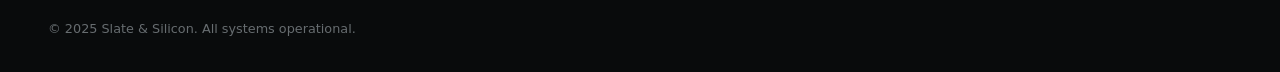
==== commit f9e8e89a: "Update index.html" ====
--- a/about/index.html
+++ b/about/index.html
@@ -227,17 +227,23 @@
 </head>
 <body>
 
-<!-- ══ NAV ══ -->
-<nav class="z">
-    <div class="nav-container">
-        <a href="/start-here/" class="logo">Slate <em>&</em> Silicon</a>
-        <ul class="nav-links">
-            <li><a href="/laboratory/">Laboratory</a></li>
-            <li><a href="/log/">The Log</a></li>
-            <li><a href="/store/">The Store</a></li>
-          <li><a href="/about/">About</a></li>
-        </ul>
+<!--NAV-->
+<nav class="site-nav">
+  <div class="nav-container">
+
+    <a href="/" class="logo">
+      <img src="/logo/logo-light.svg" alt="Slate & Silicon">
+    </a>
+
+    <div class="nav-right">
+      <ul class="nav-links">
+	      <li><a href="/log/">The Log</a></li>
+        <li><a href="/laboratory/">Laboratory</a></li>
+	      <li><a href="/store/">The Store</a></li>
+      </ul>
     </div>
+
+  </div>
 </nav>
 
 <!-- ══ MANIFESTO HERO ══ -->
@@ -426,7 +432,7 @@
       <p class="tag">First Move</p>
       <h2>The lab is open.<br><span class="cyan">Come run the tests.</span></h2>
       <p class="body-text">Start with the Detox Planner. Seven days. Three sectors. No app. It's the entry point to everything else we're building here.</p>
-      <script async data-uid="68998098aa" src="https://slate-silicon.kit.com/68998098aa/index.js"></script>
+      <a href="store/7day-detox/" class="nav-cta" style="display: inline-block; padding: 1.2rem 2.5rem;">GET THE PLANNER</a>
         <p class="form-note" style="text-align:center; margin-top:0.5rem;">No account. No algorithm. No noise.</p>
     </div>
   </div>
--- a/css/styles.css
+++ b/css/styles.css
@@ -131,33 +131,50 @@
 .rule { border: 0; border-top: 1px solid var(--line); }
 
 /* Navigation */
-nav, .site-nav {
-  position: relative;
+.site-nav {
+  position: sticky;
+  top: 0;
+  z-index: 1000;
+  background: #0D0F12;
+  border-bottom: 1px solid rgba(238,235,225,0.14);
+  width: 100%;
+}
+
+/* INNER LAYOUT */
+.nav-container {
+  display: flex;
+  justify-content: space-between;
+  align-items: center;
+  max-width: 1100px;
+  margin: 0 auto;
+  padding: 0 20px;
+  height: 52px;
+}
+
+/* LINKS */
+.nav-links {
+  display: flex;
+  align-items: center;
+  gap: 1.5rem;
+  list-style: none;
+}
+
+/* LOGO */
+.logo img {
+  display: block;
+  height: 36px;
+  width: auto;
 }
 
 .logo {
-    font-family: var(--display);
-    font-weight: 900;
-    text-transform: uppercase;
-    text-decoration: none;
-    font-size: 1.5rem;
-    letter-spacing: -0.02em;
+    display: inline-flex;
+  align-items: center;
+  width: auto;
 }
 
 .logo em {
     color: #007bff;
-    font-style: italic;
     font-family: serif;
-}
-
-.nav-container {
-    display: flex;
-    justify-content: space-between; /* This pushes logo left and links right */
-    align-items: center;
-    width: 100%;
-    max-width: 1200px; /* Adjust based on your layout preference */
-    margin: 0 auto;
-    padding: 1rem 2rem;
 }
 
 .nav-links {
@@ -188,7 +205,7 @@
 }
 .nav-cta:hover, .nav-links .nav-cta:hover { border-color: var(--blue); background: rgba(127,167,184,.18); }
 
-.nav-toggle { display: none; flex-direction: column; gap: 5px; background: transparent; border: 0; cursor: pointer; }
+.nav-toggle { display: none; gap: 5px; background: transparent; border: 0; cursor: pointer; }
 .nav-toggle span { display: block; width: 24px; height: 1px; background: var(--bone); }
 
 /* Layout */
@@ -481,12 +498,6 @@
   .quiet-section, .section {
   padding: 3rem 0;
 }
-  nav, .site-nav { padding: 1rem 1.25rem; }
-  .nav-toggle { display: flex; }
-  .nav-links {
-    display: none; position: absolute; top: 100%; left: 0; right: 0; flex-direction: column; align-items: flex-start;
-    gap: 1rem; padding: 1.25rem; background: rgba(8,9,10,.98); border-bottom: 1px solid var(--line);
-  }
   .nav-links.open { display: flex; }
   .quiet-section:last-of-type
   .quiet-section, .section, .page-hero { width: min(100% - 2rem, var(--max)); }
@@ -502,68 +513,6 @@
   .entry-list em { grid-column: auto; }
   .site-footer, footer { flex-direction: column; align-items: flex-start; }
 }
-/* NAVBAR BASE */
-.nav {
-  position: sticky;
-  top: 0;
-  background: #0D0F12;
-  z-index: 1000;
-  border-bottom: 1px solid rgba(238,235,225,0.14);
-}
-
-/* INNER STRUCTURE */
-.nav-inner {
-  max-width: 1100px;
-  margin: 0 auto;
-  padding: 18px 20px;
-
-  display: flex;
-  justify-content: space-between;
-  align-items: center;
-}
-
-/* LEFT (LOGO) */
-.nav-left {
-  font-size: 14px;
-  letter-spacing: 0.08em;
-}
-
-/* RIGHT (LINKS) */
-.nav-right {
-  display: flex;
-  gap: 28px;
-}
-
-/* LINKS */
-.nav-right a {
-  text-decoration: none;
-  color: #EEE9DD;
-  font-size: 13px;
-  letter-spacing: 0.08em;
-  position: relative;
-}
-
-/* HOVER (sharp, not soft) */
-.nav-right a::after {
-  content: "";
-  position: absolute;
-  left: 0;
-  bottom: -6px;
-  width: 0%;
-  height: 1px;
-  background: #EEE9DD;
-  transition: width 0.15s ease;
-}
-
-.nav-right a:hover::after {
-  width: 100%;
-}
-
-/* REMOVE SOFTNESS */
-.nav, .nav * {
-  border-radius: 0 !important;
-  box-shadow: none !important;
-}
 
 /* === LAUNCH OVERRIDE (FINAL) === */
 
@@ -581,17 +530,6 @@
   display: none !important;
 }
 
-nav, .site-nav {
-  height: 52px !important;
-  padding: 0 16px !important;
-  background: rgba(17,19,21,0.85) !important;
-  backdrop-filter: blur(6px);
-}
-
-.logo img {
-  height: 22px !important;
-}
-
 p, h1, h2, h3, a {
   color: #d6d1c7 !important;
 }
@@ -617,3 +555,266 @@
   flex-direction: column;
   gap: 6px;
 }
+
+.detox-button {
+  display: inline-block;
+  padding: 12px 18px;
+  background: #E8E8E8;
+  color: #0E0E0E;
+  text-decoration: none;
+  font-size: 14px;
+  letter-spacing: -0.01em;
+  border: 1px solid #E8E8E8;
+  transition: background 120ms ease, color 120ms ease;
+}
+
+/* Hover — subtle, not flashy */
+.detox-button:hover {
+  background: #FFFFFF;
+  color: #000000;
+}
+
+.detox-micro {
+  margin-top: 10px;
+  font-size: 12px;
+  color: #6A6A6A;
+}
+
+/* Fix CTA inside content (not nav) */
+.content-cta {
+  display: inline-flex;
+  width: fit-content;
+  align-items: center;
+  justify-content: center;
+  padding: .38rem .85rem;
+  border: 1px solid var(--blue-line);
+  background: var(--blue-dim);
+  color: var(--bone);
+  font-size: .72rem;
+  font-weight: 600;
+  letter-spacing: .11em;
+  text-transform: uppercase;
+  text-decoration: none;
+  margin-top: 18px;
+}
+
+.content-cta:hover {
+  border-color: var(--blue);
+  background: rgba(127,167,184,.18);
+}
+
+/* STORE GRID (VISUAL + SYSTEM HYBRID) */
+
+.store-grid {
+  display: grid;
+  grid-template-columns: repeat(2, 1fr);
+  gap: 1.5rem;
+  margin-top: 2.5rem;
+}
+
+.store-card {
+  display: flex;
+  flex-direction: column;
+  border: 1px solid var(--line);
+  background: rgba(232,226,214,.015);
+  text-decoration: none;
+  transition: background .25s ease, border-color .25s ease;
+  color: inherit;
+  min-height: 420px;
+}
+
+.store-card:hover {
+  background: rgba(127,167,184,.03);
+}
+
+/* IMAGE (TOP HALF) */
+.store-image {
+  aspect-ratio: 4 / 3;
+  overflow: hidden;
+  border-bottom: 1px solid var(--line);
+}
+
+.store-image img {
+  width: 100%;
+  height: 100%;
+  object-fit: cover;
+}
+
+/* CONTENT (BOTTOM HALF) */
+.store-content {
+  padding: 1.4rem;
+  display: flex;
+  flex-direction: column;
+  justify-content: space-between;
+  flex: 1;
+}
+
+/* META LABELS */
+.store-meta {
+  font-size: .68rem;
+  letter-spacing: .16em;
+  opacity: 0.85;
+}
+
+/* TITLE */
+.store-content h3 {
+  font-family: var(--display);
+  font-size: clamp(1.6rem, 2.4vw, 2.6rem);
+  line-height: .95;
+  text-transform: uppercase;
+  color: var(--white);
+  margin-bottom: .5rem;
+}
+
+/* DESCRIPTION */
+.store-content p {
+  color: var(--muted);
+  max-width: 28ch;
+  margin-bottom: 1.5rem;
+}
+
+/* ACTION */
+.store-action span {
+  font-size: .7rem;
+  letter-spacing: .12em;
+  text-transform: uppercase;
+  color: var(--blue);
+}
+
+/* MOBILE */
+@media (max-width: 720px) {
+  .store-grid {
+    grid-template-columns: 1fr;
+  }
+}
+
+/* FEATURED SYSTEM */
+
+.featured-card {
+  display: grid;
+  grid-template-columns: 1.1fr 1fr;
+  border: 1px solid var(--line);
+  background: rgba(232,226,214,.015);
+}
+
+.featured-card {
+  text-decoration: none;
+}
+
+.featured-card h3,
+.featured-card p,
+.featured-card span {
+  text-decoration: none;
+}
+.featured-card:hover {
+  background: rgba(127,167,184,.05);
+}
+
+.featured-image {
+  border-right: 1px solid var(--line);
+}
+
+.featured-image img {
+  width: 100%;
+  height: 100%;
+  object-fit: cover;
+}
+
+.featured-content {
+  padding: 2rem;
+  display: flex;
+  flex-direction: column;
+  justify-content: center;
+}
+
+.featured-meta {
+  display: flex;
+  justify-content: space-between;
+  font-size: .7rem;
+  letter-spacing: .14em;
+  color: var(--blue);
+  margin-bottom: 1rem;
+}
+
+.featured-content h3 {
+  font-family: var(--display);
+  font-size: clamp(2rem, 3vw, 3.2rem);
+  line-height: .95;
+  text-transform: uppercase;
+  margin-bottom: .8rem;
+}
+
+.featured-content p {
+  max-width: 30ch;
+}
+.store-card {
+  height: 100%;
+}
+.store-grid.three-col {
+  grid-template-columns: repeat(3, 1fr);
+}
+@media (max-width: 900px) {
+  .featured-card {
+    grid-template-columns: 1fr;
+  }
+
+  .featured-image {
+    border-right: 0;
+    border-bottom: 1px solid var(--line);
+  }
+
+  .store-grid.three-col {
+    grid-template-columns: 1fr;
+  }
+}
+.section + .section {
+  margin-top: 0;
+}
+/* FORCE NAV LAYOUT (FINAL OVERRIDE) */
+.nav-container {
+  display: flex !important;
+  align-items: center !important;
+  justify-content: space-between !important;
+}
+
+.nav-right {
+  display: flex;
+  align-items: center;
+  gap: 1.5rem;
+}
+
+.site-nav .logo {
+  display: inline-flex !important;
+  width: auto !important;
+}
+
+.site-nav .logo img {
+  display: block;
+  height: 22px;
+}
+
+/* TRUST ROW — COMPACT HEADER STYLE */
+
+.trust-row {
+  display: flex;
+  justify-content: center;
+  align-items: center;
+  gap: 1.2rem;
+  margin-top: 1.2rem;
+}
+
+.trust-item {
+  display: flex;
+  align-items: center;
+  gap: 0.4rem;
+  font-size: 0.6rem;
+  letter-spacing: 0.14em;
+  text-transform: uppercase;
+  color: var(--muted);
+  white-space: nowrap;
+}
+
+.trust-item span {
+  color: var(--blue);
+  font-size: 0.65rem;
+}
